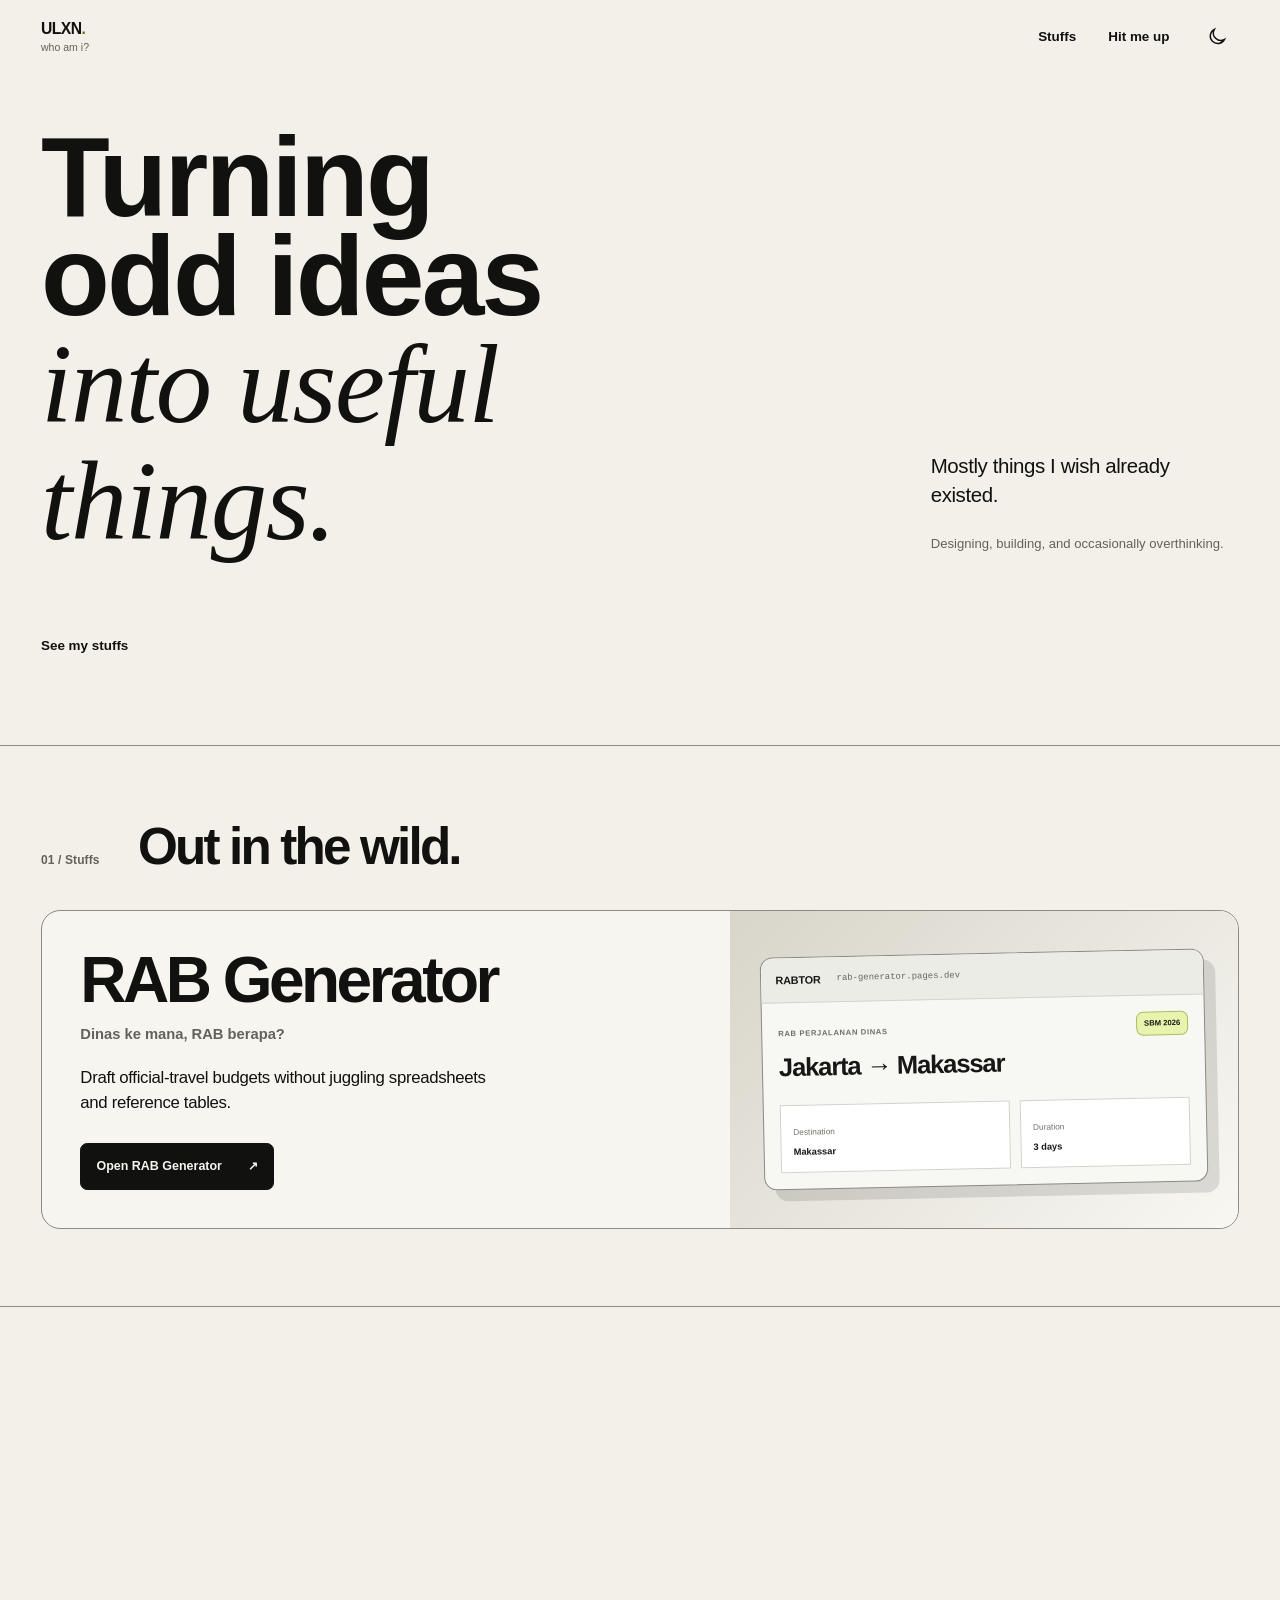
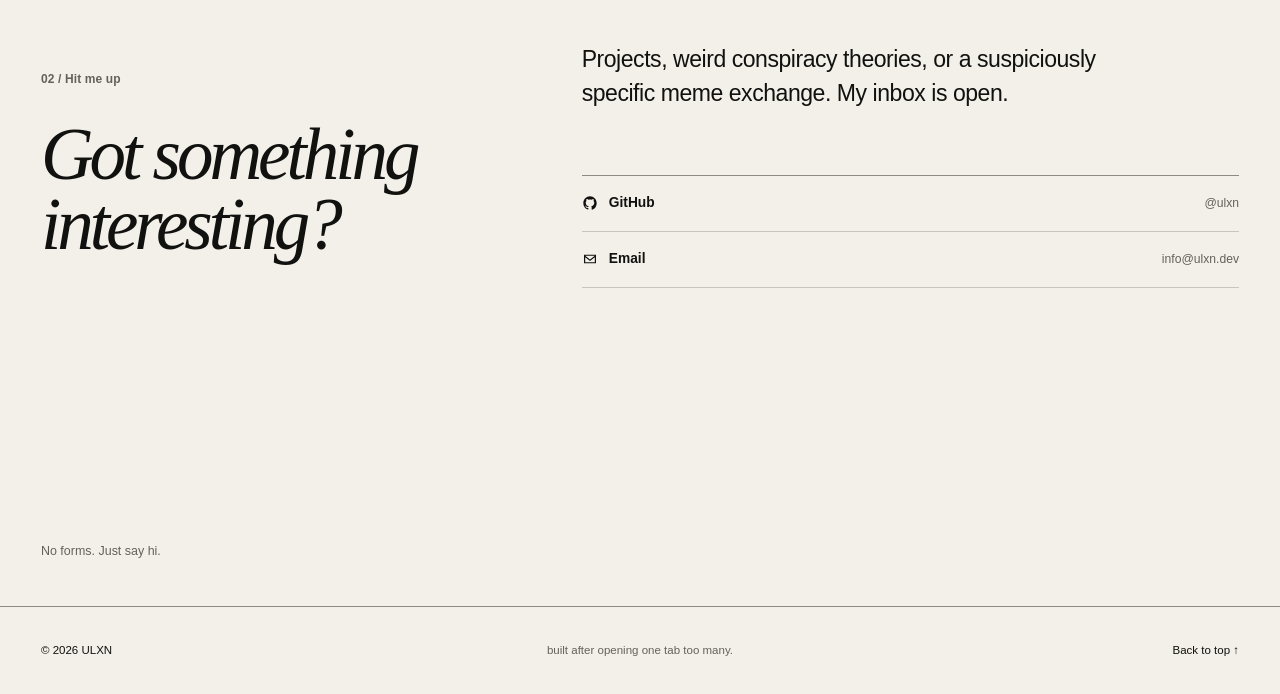
==== index.html @ 8773200b "-" ====
<!doctype html>
<html lang="en">
<head>
  <meta charset="utf-8" />
  <meta name="viewport" content="width=device-width, initial-scale=1" />
  <meta name="color-scheme" content="light dark" />
  <meta name="theme-color" content="#f2f0e9" />
  <meta name="robots" content="index, follow" />
  <meta name="author" content="ULXN" />

  <title>ULXN · odd ideas, useful things</title>
  <meta
    name="description"
    content="ULXN builds small tools for everyday workflows. Explore RAB Generator, a web app for drafting official travel budgets."
  />

  <meta property="og:title" content="ULXN · odd ideas, useful things" />
  <meta property="og:description" content="Small tools for everyday workflows, starting with RAB Generator." />
  <meta property="og:site_name" content="ULXN" />
  <meta property="og:locale" content="en_US" />
  <meta property="og:type" content="website" />
  <meta property="og:url" content="https://ulxn.github.io/" />
  <meta name="twitter:card" content="summary" />
  <meta name="twitter:title" content="ULXN · odd ideas, useful things" />
  <meta name="twitter:description" content="Small tools for everyday workflows, starting with RAB Generator." />
  <link rel="canonical" href="https://ulxn.github.io/" />

  <script>
    (() => {
      try {
        const saved = localStorage.getItem('ulxn-theme');
        const theme = ['light', 'dark'].includes(saved) ? saved : (matchMedia('(prefers-color-scheme: dark)').matches ? 'dark' : 'light');
        document.documentElement.dataset.theme = theme;
      } catch (_) {}
    })();
  </script>

  <link rel="icon" href="./favicon.svg" type="image/svg+xml" />
  <link rel="stylesheet" href="./styles.css" />
  <script src="./script.js" defer></script>
</head>
<body>
  <a class="skip-link" href="#main">Skip to content</a>

  <header class="site-header" data-header>
    <div class="shell header-inner">
      <div class="brand-block">
        <a class="brand" href="#top" aria-label="ULXN home">ULXN<span>.</span></a>
        <span class="brand-question">who am i?</span>
      </div>

      <div class="header-actions">
        <nav class="nav" aria-label="Primary navigation">
          <a href="#stuffs">Stuffs</a>
          <a href="#contact">Hit me up</a>
        </nav>

        <button
          class="theme-toggle"
          type="button"
          aria-label="Switch color theme"
          aria-pressed="false"
          data-theme-toggle
        >
          <svg class="theme-icon" viewBox="0 0 24 24" aria-hidden="true">
            <path class="moon-icon" d="M20.2 15.5A8.6 8.6 0 0 1 8.5 3.8 8.7 8.7 0 1 0 20.2 15.5Z"></path>
            <g class="sun-icon">
              <circle cx="12" cy="12" r="3.7"></circle>
              <path d="M12 1.9v2M12 20.1v2M4.9 4.9l1.4 1.4m11.4 11.4 1.4 1.4M1.9 12h2m16.2 0h2M4.9 19.1l1.4-1.4M17.7 6.3l1.4-1.4"></path>
            </g>
          </svg>
        </button>
      </div>
    </div>
  </header>

  <main id="main">
    <section class="hero shell" id="top" aria-labelledby="hero-title">
      <div class="hero-main">
        <h1 id="hero-title">
          <button class="hero-secret" type="button" data-hero-secret aria-label="Turning odd ideas into useful things." aria-pressed="false" aria-describedby="hero-hint">
            <span class="hero-line" aria-hidden="true">Turning</span>
            <span class="hero-line" aria-hidden="true">odd ideas</span>
            <span class="hero-line hero-line-serif" aria-hidden="true">into <span class="word-switch" data-normal="useful" data-secret="unpaid"><span class="word-measure">useful</span><span class="word-measure">unpaid</span><span class="word-live">useful</span></span></span>
            <span class="hero-line hero-line-serif" aria-hidden="true"><span class="word-switch" data-normal="things." data-secret="labour."><span class="word-measure">things.</span><span class="word-measure">labour.</span><span class="word-live">things.</span></span></span>
          </button>
        </h1>
        <span class="sr-only" id="hero-hint">Hover or focus to reveal a secret. Press Enter, Space, or tap to toggle it. Escape resets it.</span>

        <div class="hero-aside">
          <p class="hero-lede">Mostly things I wish already existed.</p>
          <p class="hero-note">Designing, building, and occasionally overthinking.</p>
        </div>
      </div>

      <a class="hero-link" href="#stuffs">See my stuffs</a>
    </section>

    <section class="section shell stuffs-section" id="stuffs" aria-labelledby="stuffs-title">
      <header class="section-header">
        <p class="section-label">01 / Stuffs</p>
        <h2 id="stuffs-title">Out in the wild.</h2>
      </header>

      <article class="project project-compact" aria-labelledby="rab-title">
        <div class="project-intro">
          <div>
            <h3 id="rab-title">RAB Generator</h3>
            <p class="project-subtitle">Dinas ke mana, RAB berapa?</p>
          </div>

          <p class="project-description">
            Draft official-travel budgets without juggling spreadsheets and reference tables.
          </p>
          <div class="project-actions">
            <a class="primary-link" href="https://rab-generator.pages.dev/" target="_blank" rel="noreferrer">
              Open RAB Generator
              <span aria-hidden="true">↗</span>
            </a>
          </div>
        </div>

        <div class="project-preview" aria-label="Illustrated preview of RAB Generator">
          <div class="preview-frame" aria-hidden="true">
            <div class="preview-bar">
              <strong>RABTOR</strong>
              <span>rab-generator.pages.dev</span>
            </div>
            <div class="preview-content">
              <div class="preview-heading">
                <div>
                  <small>RAB PERJALANAN DINAS</small>
                  <p>Jakarta → Makassar</p>
                </div>
                <span class="preview-status">SBM 2026</span>
              </div>
              <div class="preview-fields">
                <div><span>Destination</span><strong>Makassar</strong></div>
                <div><span>Duration</span><strong>3 days</strong></div>
              </div>
            </div>
          </div>
        </div>
      </article>
    </section>

    <section class="section shell contact" id="contact" aria-labelledby="contact-title">
      <div class="contact-heading">
        <p class="section-label">02 / Hit me up</p>
        <h2 id="contact-title">Got something interesting?</h2>
      </div>

      <div class="contact-body">
        <p class="contact-copy">
          Projects, weird conspiracy theories, or a suspiciously specific meme exchange. My inbox is open.
        </p>

        <div class="contact-links">
          <a href="https://github.com/ulxn" target="_blank" rel="noreferrer">
            <span class="contact-name">
              <svg viewBox="0 0 24 24" aria-hidden="true"><path d="M12 2C6.48 2 2 6.58 2 12.23c0 4.52 2.87 8.35 6.84 9.7.5.1.68-.22.68-.49 0-.24-.01-1.05-.02-1.9-2.78.62-3.37-1.21-3.37-1.21-.46-1.18-1.11-1.5-1.11-1.5-.91-.64.07-.62.07-.62 1 .08 1.53 1.06 1.53 1.06.9 1.56 2.35 1.11 2.92.85.09-.66.35-1.11.64-1.36-2.22-.26-4.56-1.14-4.56-5.07 0-1.12.39-2.04 1.03-2.76-.1-.26-.45-1.31.1-2.72 0 0 .84-.28 2.75 1.05A9.32 9.32 0 0 1 12 6.91c.85 0 1.71.12 2.51.35 1.91-1.33 2.75-1.05 2.75-1.05.55 1.41.2 2.46.1 2.72.64.72 1.03 1.64 1.03 2.76 0 3.94-2.34 4.81-4.57 5.06.36.32.68.95.68 1.91 0 1.38-.01 2.49-.01 2.83 0 .27.18.6.69.49A10.25 10.25 0 0 0 22 12.23C22 6.58 17.52 2 12 2Z"></path></svg>
              GitHub
            </span>
            <span class="contact-detail">@ulxn</span>
          </a>

          <a href="mailto:info@ulxn.dev">
            <span class="contact-name">
              <svg viewBox="0 0 24 24" aria-hidden="true"><path d="M3 5.5h18v13H3v-13Zm1.8 1.8 7.2 5.42 7.2-5.42H4.8Zm14.4 9.4V9.55L12 14.97 4.8 9.55v7.15h14.4Z"></path></svg>
              Email
            </span>
            <span class="contact-detail">info@ulxn.dev</span>
          </a>

          <!-- Add your Instagram URL below, then remove the hidden attribute. -->
          <a href="https://instagram.com/" target="_blank" rel="noreferrer" hidden data-instagram-link>
            <span class="contact-name">
              <svg viewBox="0 0 24 24" aria-hidden="true"><path d="M7.8 2h8.4A5.8 5.8 0 0 1 22 7.8v8.4a5.8 5.8 0 0 1-5.8 5.8H7.8A5.8 5.8 0 0 1 2 16.2V7.8A5.8 5.8 0 0 1 7.8 2Zm0 2A3.8 3.8 0 0 0 4 7.8v8.4A3.8 3.8 0 0 0 7.8 20h8.4a3.8 3.8 0 0 0 3.8-3.8V7.8A3.8 3.8 0 0 0 16.2 4H7.8Zm8.7 1.5a1.25 1.25 0 1 1 0 2.5 1.25 1.25 0 0 1 0-2.5ZM12 7a5 5 0 1 1 0 10 5 5 0 0 1 0-10Zm0 2a3 3 0 1 0 0 6 3 3 0 0 0 0-6Z"></path></svg>
              Instagram
            </span>
            <span class="contact-detail">@yourhandle</span>
          </a>
        </div>
      </div>
      <p class="contact-endnote">No forms. Just say hi.</p>
    </section>
  </main>

  <footer class="site-footer shell">
    <p>© <span data-year>2026</span> ULXN</p>
    <p class="footer-note">built after opening one tab too many.</p>
    <a href="#top">Back to top ↑</a>
  </footer>
</body>
</html>
---- styles.css ----
:root {
  --bg: #f2f0e9;
  --surface: #e7e4da;
  --surface-strong: #dfdbd0;
  --ink: #11110f;
  --muted: #64615a;
  --line: #c9c5ba;
  --line-strong: #8e8a82;
  --inverse: #f7f5ef;
  --accent: #d7ff4f;
  --header-bg: rgba(242, 240, 233, 0.94);
  --preview-start: #d8d5ca;
  --preview-end: #f8f7f2;
  --max: 1440px;
  --gutter: clamp(1.1rem, 3.2vw, 3rem);
  --space-1: 0.5rem;
  --space-2: 0.75rem;
  --space-3: 1rem;
  --space-4: 1.5rem;
  --space-5: 2rem;
  --space-6: 3rem;
  --space-7: 4.5rem;
  --space-8: 7rem;
  --radius-sm: 0.45rem;
  --radius-md: 0.8rem;
}

html[data-theme="dark"] {
  --bg: #141412;
  --surface: #1d1d1a;
  --surface-strong: #292824;
  --ink: #efede6;
  --muted: #aaa69d;
  --line: #3c3a35;
  --line-strong: #6d6960;
  --inverse: #151513;
  --accent: #d7ff4f;
  --header-bg: rgba(20, 20, 18, 0.96);
  --preview-start: #292824;
  --preview-end: #39372f;
}

* {
  box-sizing: border-box;
}

html {
  scroll-padding-top: 0;
  scroll-behavior: smooth;
  background: var(--bg);
}

body {
  margin: 0;
  color: var(--ink);
  background: var(--bg);
  font-family: Inter, ui-sans-serif, -apple-system, BlinkMacSystemFont, "Segoe UI", Helvetica, Arial, sans-serif;
  font-size: 16px;
  line-height: 1.5;
  text-rendering: optimizeLegibility;
  -webkit-font-smoothing: antialiased;
}

::selection {
  color: #151513;
  background: var(--accent);
}

a {
  color: inherit;
  text-decoration: none;
}

button,
a {
  -webkit-tap-highlight-color: transparent;
}

button {
  font: inherit;
}

.shell {
  width: min(100%, var(--max));
  margin-inline: auto;
  padding-inline: var(--gutter);
}

.skip-link {
  position: fixed;
  z-index: 100;
  top: var(--space-3);
  left: var(--space-3);
  transform: translateY(-180%);
  padding: 0.7rem 0.9rem;
  border: 1px solid var(--ink);
  background: var(--bg);
  color: var(--ink);
  font-size: 0.82rem;
}

.skip-link:focus {
  transform: translateY(0);
}

.site-header {
  position: fixed;
  z-index: 30;
  inset: 0 0 auto;
  background: transparent;
  border-bottom: 1px solid transparent;
  transition: background 160ms ease, border-color 160ms ease;
}

.site-header.is-scrolled {
  background: var(--header-bg);
  border-color: var(--line);
  backdrop-filter: blur(12px);
}

.header-inner {
  min-height: 4.6rem;
  display: flex;
  align-items: center;
  justify-content: space-between;
  gap: var(--space-4);
}

.brand {
  display: block;
  font-size: 0.98rem;
  font-weight: 800;
  letter-spacing: -0.035em;
  line-height: 1.1;
}

.brand span { color: #657c00; }
html[data-theme="dark"] .brand span { color: var(--accent); }

.brand-block { flex: 0 0 auto; }
.brand-question {
  display: block;
  margin-top: 0.2rem;
  color: var(--muted);
  font-size: 0.66rem;
  line-height: 1.2;
  white-space: nowrap;
}

.header-actions,
.nav {
  display: flex;
  align-items: center;
}

.header-actions {
  gap: clamp(1rem, 2vw, 1.75rem);
}

.nav {
  gap: clamp(1rem, 2.5vw, 2rem);
  font-size: 0.84rem;
  font-weight: 600;
}

.nav a {
  display: inline-flex;
  align-items: center;
  min-height: 44px;
  padding-block: 0.65rem;
}

.nav a,
.hero-link,
.site-footer a {
  position: relative;
}

.nav a::after,
.hero-link::after,
.site-footer a::after {
  content: "";
  position: absolute;
  left: 0;
  right: 0;
  bottom: -0.22rem;
  height: 1px;
  background: currentColor;
  transform: scaleX(0);
  transform-origin: right;
  transition: transform 160ms ease;
}

.nav a:hover::after,
.nav a:focus-visible::after,
.hero-link:hover::after,
.hero-link:focus-visible::after,
.site-footer a:hover::after,
.site-footer a:focus-visible::after {
  transform: scaleX(1);
  transform-origin: left;
}

.theme-toggle {
  width: 2.75rem;
  height: 2.75rem;
  display: grid;
  place-items: center;
  padding: 0;
  border: 0;
  background: transparent;
  color: var(--ink);
  cursor: pointer;
  transition: opacity 160ms ease;
}

.theme-toggle:hover,
.theme-toggle:focus-visible {
  opacity: 0.68;
}

.theme-icon {
  width: 1.3rem;
  height: 1.3rem;
  fill: none;
  stroke: currentColor;
  stroke-width: 1.65;
  stroke-linecap: round;
  transition: transform 420ms cubic-bezier(.2, .8, .2, 1);
}

.theme-toggle:hover .theme-icon,
.theme-toggle:focus-visible .theme-icon {
  transform: rotate(360deg);
}

html:not([data-theme="dark"]) .sun-icon { display: none; }
html[data-theme="dark"] .moon-icon { display: none; }

.hero {
  padding-top: clamp(7.5rem, 10vw, 10rem);
  padding-bottom: clamp(3.5rem, 6vw, 6rem);
}

.section-label {
  margin: 0;
  color: var(--muted);
  font-size: 0.75rem;
  font-weight: 600;
  letter-spacing: 0.01em;
}

.hero-main {
  display: grid;
  grid-template-columns: minmax(0, 1.45fr) minmax(14rem, 0.55fr);
  gap: clamp(2rem, 6vw, 6rem);
  align-items: end;
}

.hero h1 {
  margin: 0;
  font-size: clamp(4rem, 8.8vw, 8.8rem);
  line-height: 0.88;
  letter-spacing: -0.025em;
  font-weight: 800;
}

.hero-line {
  display: block;
  white-space: nowrap;
}

.hero-line-serif {
  font-family: Georgia, "Times New Roman", serif;
  font-style: italic;
  font-weight: 400;
  letter-spacing: -0.012em;
  line-height: 1.04;
}

.hero-secret {
  display: block;
  max-width: 100%;
  padding: 0;
  border: 0;
  background: transparent;
  color: inherit;
  font: inherit;
  letter-spacing: inherit;
  text-align: left;
  cursor: pointer;
}

.word-switch {
  display: inline-grid;
  white-space: nowrap;
  vertical-align: baseline;
}
.word-switch > span { grid-area: 1 / 1; }
.word-measure { visibility: hidden; }
.word-live { position: relative; }
.hero-secret:is(:hover, :focus-visible) .word-live {
  animation: glitch 2.4s infinite;
}
.word-switch.is-glitching .word-live {
  animation: glitch 260ms 1;
}
@keyframes glitch {
  0%, 92%, 100% { transform: translate(0, 0); text-shadow: none; }
  93% { transform: translate(-2px, 1px); text-shadow: 2px 0 #c0392b, -2px 0 #2980b9; }
  95% { transform: translate(2px, -1px); text-shadow: -2px 0 #c0392b, 2px 0 #2980b9; }
  97% { transform: translate(0, 0); text-shadow: none; }
}
.sr-only {
  position: absolute;
  width: 1px;
  height: 1px;
  padding: 0;
  margin: -1px;
  overflow: hidden;
  clip-path: inset(50%);
  white-space: nowrap;
}

.hero-aside {
  align-self: end;
  padding-bottom: 0.4rem;
}

.hero-lede {
  max-width: 24rem;
  margin: 0;
  font-size: clamp(1.05rem, 1.6vw, 1.35rem);
  line-height: 1.4;
  letter-spacing: -0.02em;
}

.hero-note {
  max-width: 22rem;
  margin: var(--space-4) 0 0;
  color: var(--muted);
  font-size: 0.82rem;
  line-height: 1.55;
}

.hero-link {
  display: inline-flex;
  align-items: center;
  min-height: 44px;
  width: max-content;
  margin-top: clamp(2.5rem, 5vw, 4.5rem);
  font-size: 0.84rem;
  font-weight: 600;
}

.section {
  padding-top: clamp(6rem, 10vw, 9rem);
  padding-bottom: clamp(6rem, 10vw, 9rem);
  border-top: 1px solid var(--line-strong);
}

.section-header {
  display: grid;
  grid-template-columns: minmax(9rem, 0.35fr) minmax(0, 1.65fr);
  gap: clamp(2rem, 6vw, 6rem);
  align-items: start;
  margin-bottom: clamp(3.5rem, 7vw, 6rem);
}

.section-header h2,
.contact-heading h2 {
  margin: 0;
  max-width: 12ch;
  font-size: clamp(2.8rem, 5.7vw, 5.25rem);
  line-height: 0.95;
  letter-spacing: -0.055em;
  font-weight: 800;
}

.stuffs-section {
  scroll-margin-top: 5rem;
  padding-top: clamp(3.5rem, 6vw, 6rem);
  padding-bottom: clamp(3.5rem, 6vw, 6rem);
}
.stuffs-section .section-header {
  display: flex;
  align-items: baseline;
  gap: clamp(1.25rem, 3vw, 2.7rem);
  margin-bottom: clamp(1.6rem, 3vw, 2.6rem);
}
.stuffs-section .section-header h2 {
  font-size: clamp(2.3rem, 4vw, 3.8rem);
}

.project {
  border: 1px solid var(--line-strong);
  border-radius: 1.2rem;
  overflow: hidden;
  background: var(--inverse);
}

html[data-theme="dark"] .project { background: var(--surface); }

.project-compact {
  display: grid;
  grid-template-columns: minmax(0, 1.15fr) minmax(0, 0.85fr);
  align-items: stretch;
}
.project-compact .project-intro {
  display: flex;
  flex-direction: column;
  gap: 1.25rem;
  min-width: 0;
  padding: clamp(1.5rem, 3vw, 3rem);
}
.project-compact .project-description {
  max-width: 27rem;
  align-self: auto;
  font-size: 1.05rem;
}
.project-compact .project-actions { margin-top: auto; padding-top: 0.5rem; }
.project-compact .project-preview {
  min-height: 18rem;
  border-radius: 0;
  padding: clamp(1.25rem, 2.5vw, 2.25rem);
}
.project-compact .preview-frame { width: min(100%, 30rem); }
.project-compact .preview-content { padding: 1rem; }
.project-compact .preview-fields { margin-top: 1.2rem; }

.project-intro {
  display: grid;
  grid-template-columns: minmax(15rem, 0.8fr) minmax(18rem, 1.2fr);
  gap: clamp(2rem, 7vw, 7rem);
  padding-block: clamp(2rem, 4vw, 3.5rem);
  padding-inline: clamp(1.25rem, 3.3vw, 3.5rem);
}

.project h3 {
  margin: 0;
  font-size: clamp(2.8rem, 5vw, 4.8rem);
  line-height: 0.96;
  letter-spacing: -0.055em;
  font-weight: 850;
}

.project-subtitle {
  margin: 0.75rem 0 0;
  color: var(--muted);
  font-size: 0.92rem;
  font-weight: 600;
}

.project-description {
  max-width: 38rem;
  margin: 0;
  align-self: end;
  font-size: clamp(1.05rem, 1.55vw, 1.28rem);
  line-height: 1.5;
  letter-spacing: -0.02em;
}

.project-actions {
  display: flex;
  flex-wrap: wrap;
  align-items: center;
  gap: var(--space-4);
  margin-top: var(--space-6);
}

.primary-link {
  display: inline-flex;
  align-items: center;
  justify-content: space-between;
  gap: 1.6rem;
  min-height: 2.9rem;
  padding: 0.75rem 0.95rem;
  border: 1px solid var(--ink);
  border-radius: var(--radius-sm);
  background: var(--ink);
  color: var(--inverse);
  font-size: 0.78rem;
  font-weight: 700;
  transition: background 160ms ease, color 160ms ease, transform 160ms ease;
}

.primary-link:hover,
.primary-link:focus-visible {
  transform: translateY(-2px);
  background: var(--accent);
  color: #151513;
}

.project-preview {
  align-self: stretch;
  display: grid;
  place-items: center;
  min-height: 28rem;
  padding: clamp(1.2rem, 4vw, 3rem);
  border-radius: 0.8rem;
  background: linear-gradient(135deg, var(--preview-start), var(--preview-end));
  gap: 1.25rem;
}

.preview-frame {
  width: min(100%, 43rem);
  border: 1px solid var(--line-strong);
  border-radius: var(--radius-md);
  overflow: hidden;
  background: #f7f7f3;
  color: #171715;
  box-shadow: 0.7rem 0.7rem 0 rgba(20, 20, 18, 0.12);
  transform: rotate(-1.2deg);
  transition: transform 240ms ease;
}

.project:hover .preview-frame { transform: rotate(0deg); }

.preview-bar {
  min-height: 2.8rem;
  display: grid;
  grid-template-columns: auto 1fr;
  align-items: center;
  gap: 1rem;
  padding: 0.7rem 0.9rem;
  border-bottom: 1px solid #d4d4ce;
  background: #ecece7;
}

.preview-bar strong {
  font-size: 0.68rem;
  letter-spacing: -0.02em;
}

.preview-bar span {
  min-width: 0;
  overflow: hidden;
  color: #666662;
  font-family: ui-monospace, SFMono-Regular, Menlo, Monaco, Consolas, monospace;
  font-size: 0.56rem;
  text-overflow: ellipsis;
  white-space: nowrap;
}

.preview-content {
  padding: clamp(1rem, 3vw, 1.8rem);
}

.preview-heading {
  display: flex;
  align-items: flex-start;
  justify-content: space-between;
  gap: 1rem;
}

.preview-heading small {
  color: #6f6f6a;
  font-size: 0.48rem;
  font-weight: 700;
  letter-spacing: 0.08em;
}

.preview-heading p {
  margin: 0.32rem 0 0;
  font-size: clamp(1.15rem, 2vw, 1.7rem);
  font-weight: 700;
  letter-spacing: -0.045em;
}

.preview-status {
  padding: 0.34rem 0.45rem;
  border: 1px solid #aebd62;
  border-radius: var(--radius-sm);
  background: #e8f4ae;
  font-size: 0.48rem;
  font-weight: 700;
  white-space: nowrap;
}

.preview-fields {
  display: grid;
  grid-template-columns: 1.35fr 1fr;
  gap: 0.6rem;
  margin-top: 1.25rem;
}

.preview-fields > div {
  border: 1px solid #d2d2cc;
  background: #fff;
}

.preview-fields > div {
  padding: 0.75rem;
}

.preview-fields span {
  color: #6f6f6a;
  font-size: 0.52rem;
}

.preview-fields strong {
  display: block;
  margin-top: 0.2rem;
  font-size: 0.58rem;
}

.contact {
  display: grid;
  grid-template-columns: minmax(15rem, 0.8fr) minmax(18rem, 1.2fr);
  grid-template-rows: minmax(0, 1fr) auto;
  column-gap: clamp(3rem, 8vw, 8rem);
  row-gap: 2rem;
  align-items: center;
  min-height: 100svh;
  padding-top: clamp(7rem, 11vh, 10rem);
  padding-bottom: clamp(2rem, 5vh, 4rem);
}

.contact-endnote {
  grid-column: 1 / -1;
  align-self: end;
  margin: 0;
  color: var(--muted);
  font-size: 0.78rem;
}

.contact-heading h2 {
  margin-top: var(--space-5);
  font-family: Georgia, "Times New Roman", serif;
  font-style: italic;
  font-weight: 400;
}

.contact-body {
  align-self: center;
}

.contact-copy {
  max-width: 34rem;
  margin: 0 0 clamp(2.5rem, 5vw, 4rem);
  font-size: clamp(1.08rem, 1.8vw, 1.45rem);
  line-height: 1.5;
  letter-spacing: -0.02em;
}

.contact-links {
  border-top: 1px solid var(--line-strong);
}

.contact-links a {
  display: grid;
  grid-template-columns: 1fr auto;
  align-items: center;
  gap: var(--space-4);
  min-height: 3.5rem;
  padding: 0.9rem 0;
  border-bottom: 1px solid var(--line);
  transition: padding 160ms ease, background 160ms ease;
}

.contact-links a:hover,
.contact-links a:focus-visible {
  padding-inline: 0.65rem;
  background: var(--surface);
}

.contact-name {
  display: inline-flex;
  align-items: center;
  gap: 0.7rem;
  font-size: 0.86rem;
  font-weight: 600;
}

.contact-name svg {
  width: 1rem;
  height: 1rem;
  flex: 0 0 auto;
  fill: currentColor;
}

.contact-detail {
  color: var(--muted);
  font-size: 0.76rem;
}

.site-footer {
  min-height: 5.5rem;
  display: grid;
  grid-template-columns: 1fr 1fr 1fr;
  gap: var(--space-4);
  align-items: center;
  border-top: 1px solid var(--line-strong);
  font-size: 0.72rem;
}

.site-footer p {
  margin: 0;
}

.footer-note {
  color: var(--muted);
  text-align: center;
}

.site-footer a {
  display: inline-flex;
  align-items: center;
  min-height: 44px;
  justify-self: end;
  width: max-content;
  font-weight: 400;
}

:focus-visible {
  outline: 2px solid var(--ink);
  outline-offset: 4px;
}

[hidden] {
  display: none !important;
}

@media (max-width: 900px) {
  .hero-main,
  .section-header,
  .project-intro,
  .project-compact,
  .contact {
    grid-template-columns: 1fr;
  }

  .hero {
    padding-top: 7.5rem;
    padding-bottom: 3.5rem;
  }

  .hero-main {
    gap: 2.5rem;
  }

  .hero-aside {
    max-width: 34rem;
  }

  .hero-link {
    margin-top: var(--space-4);
  }

  .section-header {
    gap: var(--space-5);
  }

  .stuffs-section .section-header { gap: 1.4rem; }

  .project-intro {
    gap: var(--space-6);
  }

  .project-description {
    max-width: 44rem;
  }

  .project-preview {
    order: 1;
    min-height: auto;
  }

  .project-compact .project-intro { order: 1; }
  .project-compact .project-preview { order: 2; }
  .project-compact .project-actions { margin-top: 0; }

  .contact {
    grid-template-rows: auto;
    align-content: center;
    gap: clamp(2rem, 5vh, 3rem);
  }

  .contact-heading h2 {
    max-width: 10ch;
  }
}

@media (max-width: 620px) {
  :root {
    --gutter: clamp(1.375rem, 5vw, 1.75rem);
  }

  .header-inner {
    min-height: 4.7rem;
  }

  .nav {
    gap: 0.9rem;
    font-size: 0.78rem;
  }

  .header-actions {
    gap: 0.65rem;
  }

  .theme-toggle {
    width: 2.75rem;
    height: 2.75rem;
  }

  .hero {
    padding-top: 6.6rem;
  }

  .hero h1 {
    font-size: clamp(2.75rem, 12.7vw, 4.9rem);
    line-height: 0.89;
  }

  .hero-main {
    gap: 2rem;
  }

  .section {
    padding-top: 5.5rem;
    padding-bottom: 5.5rem;
  }

  .stuffs-section { padding-block: 3.6rem; }
  .stuffs-section .section-header {
    align-items: flex-start;
    flex-direction: column;
    gap: 0.6rem;
  }
  .project-compact .project-intro { padding: 1.4rem; }
  .project-compact .project-preview { min-height: 14rem; padding: 1rem; }
  .project-compact .preview-fields { grid-template-columns: 1fr 1fr; }

  .section-header h2,
  .contact-heading h2 {
    font-size: clamp(2.8rem, 13vw, 4.2rem);
  }

  .project h3 {
    font-size: clamp(2.9rem, 14vw, 4.2rem);
  }

  .project-intro {
    padding-block: 2rem 2.5rem;
  }

  .project-preview {
    padding: 1rem;
    min-height: auto;
  }

  .preview-content {
    padding: 0.9rem;
  }

  .preview-fields {
    grid-template-columns: 1fr;
  }

  .project-actions {
    align-items: flex-start;
    flex-direction: column;
  }

  .primary-link {
    width: 100%;
  }

  .contact-links a {
    grid-template-columns: 1fr;
    gap: 0.2rem;
  }

  .contact {
    min-height: 100svh;
    padding-top: 7.5rem;
    padding-bottom: 2.5rem;
  }

  .contact-detail {
    padding-left: 1.7rem;
  }

  .site-footer {
    grid-template-columns: 1fr auto;
    row-gap: 0;
    padding-bottom: 1.4rem;
  }

  .footer-note {
    grid-column: 1 / -1;
    grid-row: 2;
    padding-bottom: 0.35rem;
    text-align: left;
  }
}

@media (prefers-reduced-motion: reduce) {
  html {
    scroll-behavior: auto;
  }

  *,
  *::before,
  *::after {
    transition-duration: 0.001ms !important;
    animation-duration: 0.001ms !important;
    animation-iteration-count: 1 !important;
  }

  .hero-secret:is(:hover, :focus-visible) .word-live,
  .word-switch.is-glitching .word-live { animation: none; }
}
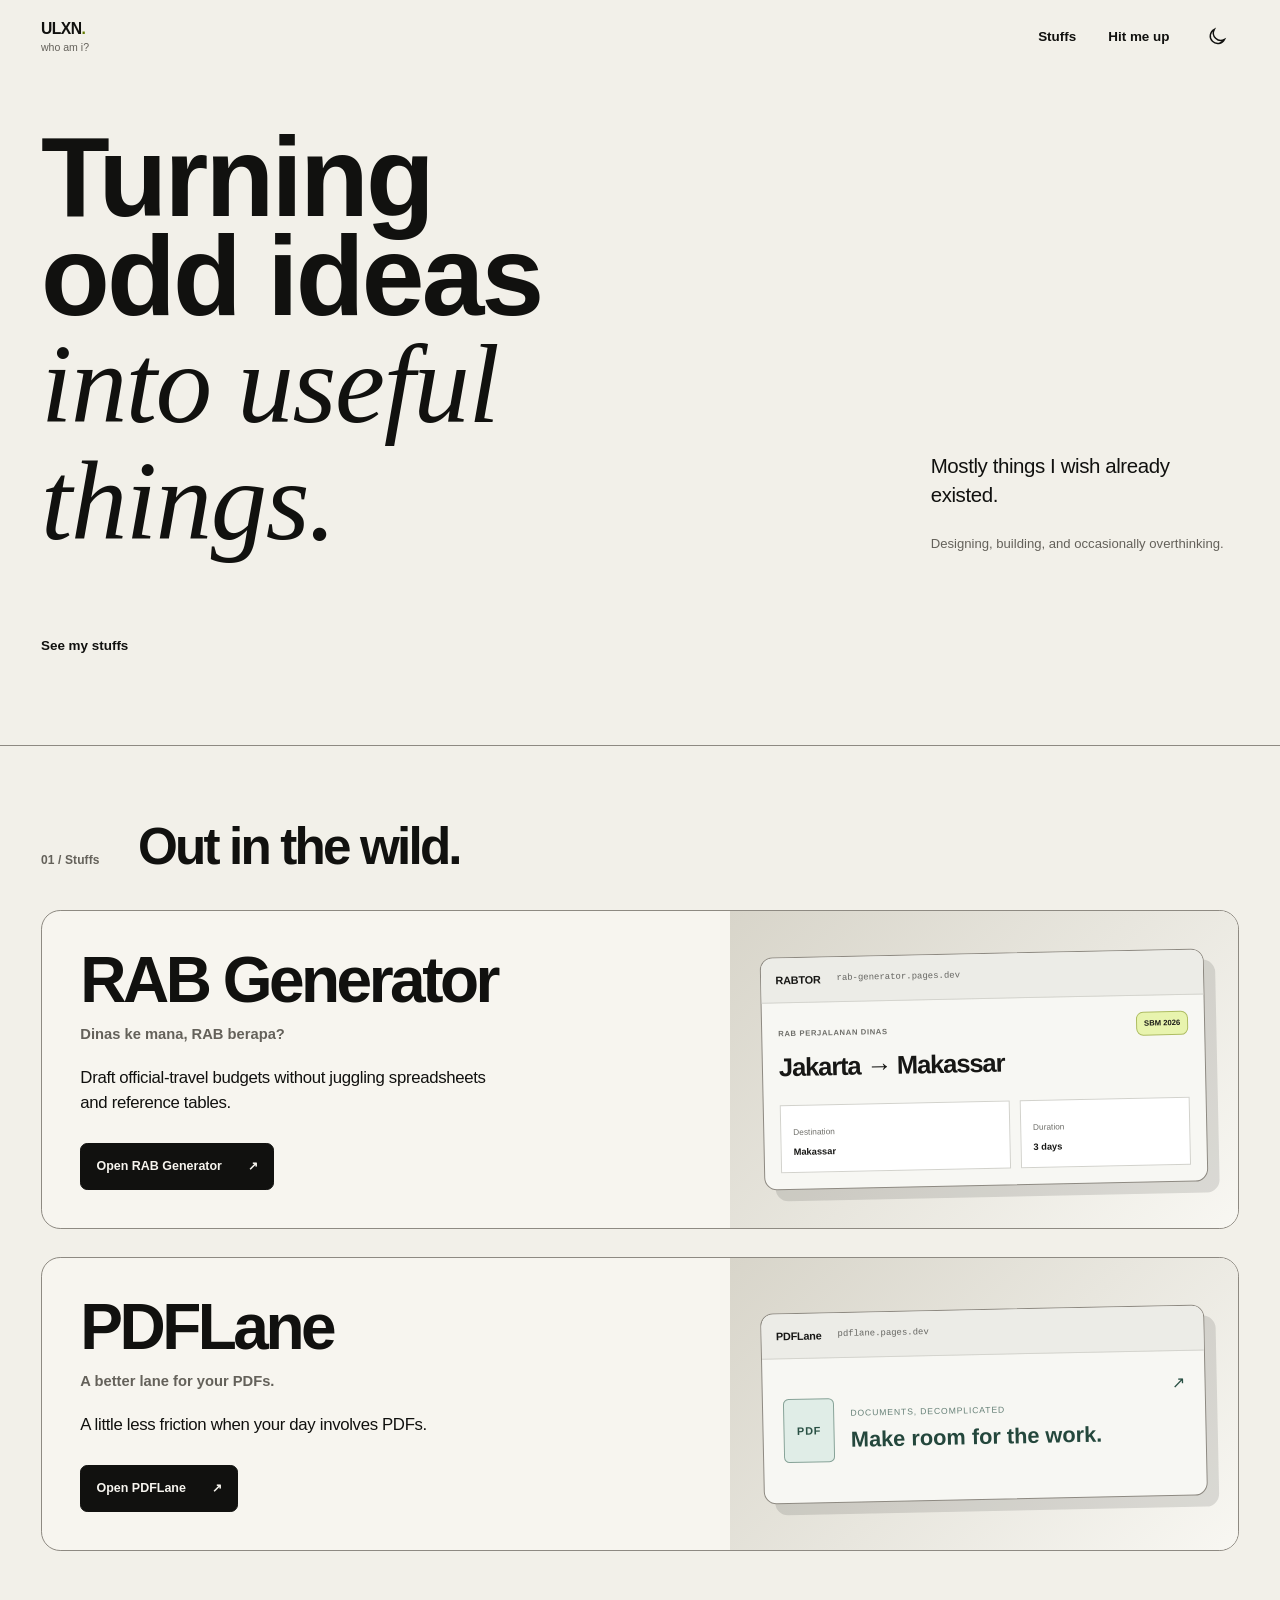
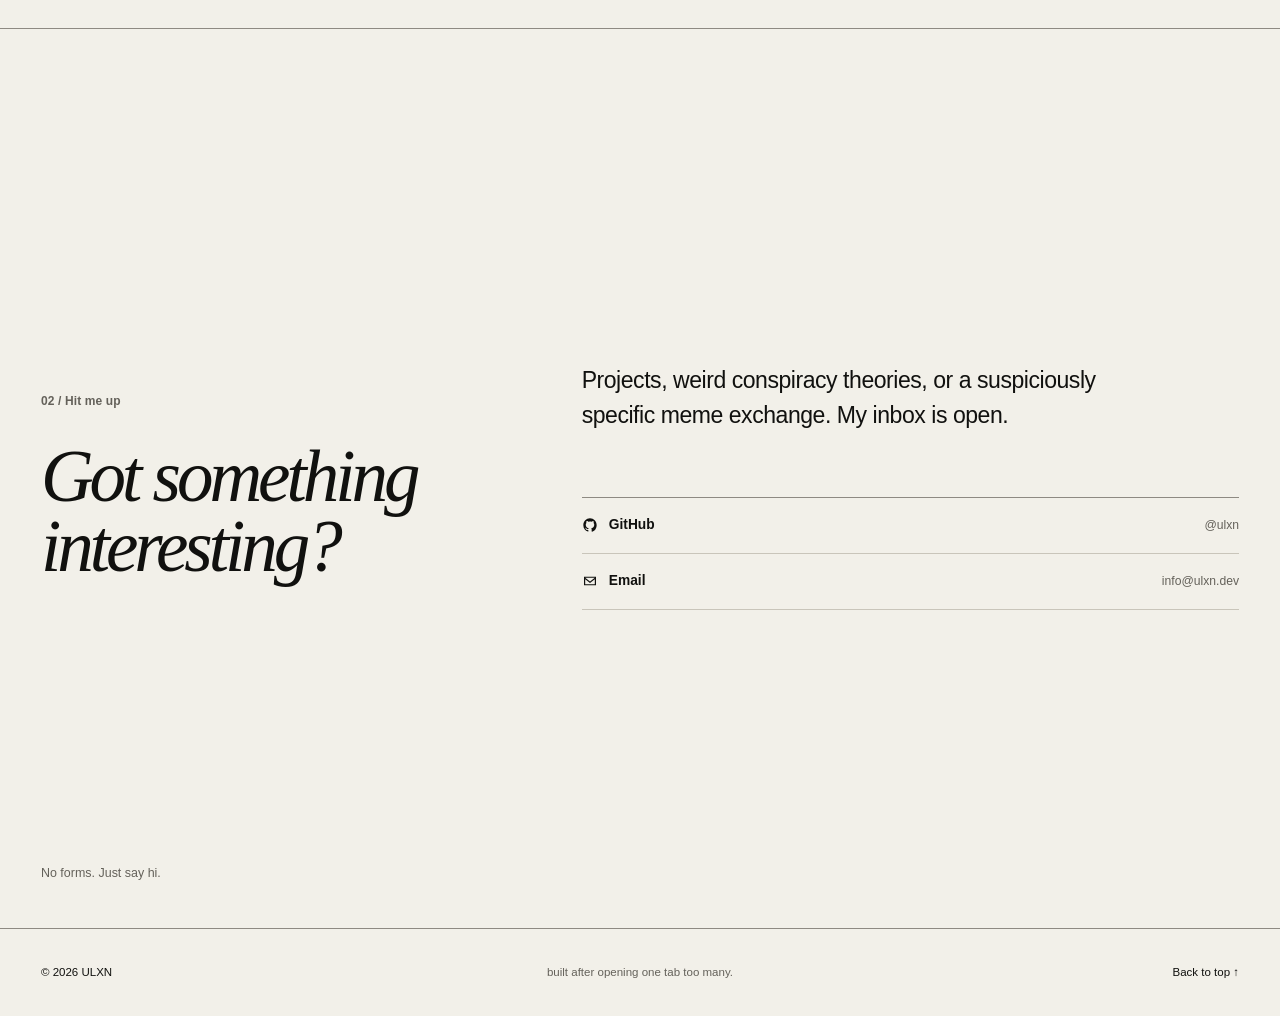
==== commit 8872b608: "-" ====
--- a/index.html
+++ b/index.html
@@ -11,18 +11,18 @@
   <title>ULXN · odd ideas, useful things</title>
   <meta
     name="description"
-    content="ULXN builds small tools for everyday workflows. Explore RAB Generator, a web app for drafting official travel budgets."
+    content="ULXN builds small tools for everyday workflows. Explore RAB Generator and PDFLane."
   />
 
   <meta property="og:title" content="ULXN · odd ideas, useful things" />
-  <meta property="og:description" content="Small tools for everyday workflows, starting with RAB Generator." />
+  <meta property="og:description" content="Small tools for everyday workflows. Explore RAB Generator and PDFLane." />
   <meta property="og:site_name" content="ULXN" />
   <meta property="og:locale" content="en_US" />
   <meta property="og:type" content="website" />
   <meta property="og:url" content="https://ulxn.github.io/" />
   <meta name="twitter:card" content="summary" />
   <meta name="twitter:title" content="ULXN · odd ideas, useful things" />
-  <meta name="twitter:description" content="Small tools for everyday workflows, starting with RAB Generator." />
+  <meta name="twitter:description" content="Small tools for everyday workflows. Explore RAB Generator and PDFLane." />
   <link rel="canonical" href="https://ulxn.github.io/" />
 
   <script>
@@ -142,6 +142,42 @@
           </div>
         </div>
       </article>
+
+      <article class="project project-compact project-pdflane" aria-labelledby="pdflane-title">
+        <div class="project-intro">
+          <div>
+            <h3 id="pdflane-title">PDFLane</h3>
+            <p class="project-subtitle">A better lane for your PDFs.</p>
+          </div>
+
+          <p class="project-description">
+            A little less friction when your day involves PDFs.
+          </p>
+          <div class="project-actions">
+            <a class="primary-link" href="https://pdflane.pages.dev/" target="_blank" rel="noreferrer">
+              Open PDFLane
+              <span aria-hidden="true">↗</span>
+            </a>
+          </div>
+        </div>
+
+        <div class="project-preview pdflane-preview" aria-label="Illustrated preview of PDFLane">
+          <div class="preview-frame pdflane-frame" aria-hidden="true">
+            <div class="preview-bar">
+              <strong>PDFLane</strong>
+              <span>pdflane.pages.dev</span>
+            </div>
+            <div class="pdflane-preview-content">
+              <span class="pdflane-file-icon">PDF</span>
+              <div class="pdflane-preview-copy">
+                <small>DOCUMENTS, DECOMPLICATED</small>
+                <strong>Make room for the work.</strong>
+              </div>
+              <span class="pdflane-preview-arrow">↗</span>
+            </div>
+          </div>
+        </div>
+      </article>
     </section>
 
     <section class="section shell contact" id="contact" aria-labelledby="contact-title">
--- a/styles.css
+++ b/styles.css
@@ -399,6 +399,8 @@
   background: var(--inverse);
 }
 
+.project + .project { margin-top: clamp(1rem, 2.5vw, 1.75rem); }
+
 html[data-theme="dark"] .project { background: var(--surface); }
 
 .project-compact {
@@ -427,6 +429,37 @@
 .project-compact .preview-frame { width: min(100%, 30rem); }
 .project-compact .preview-content { padding: 1rem; }
 .project-compact .preview-fields { margin-top: 1.2rem; }
+
+.pdflane-preview {
+  background: linear-gradient(135deg, #dce5e1, #aabdb6);
+}
+.pdflane-frame {
+  background: #f8faf8;
+}
+.pdflane-preview-content {
+  display: flex;
+  align-items: center;
+  gap: 1rem;
+  min-height: 9rem;
+  padding: 1.25rem;
+}
+.pdflane-file-icon {
+  display: grid;
+  place-items: center;
+  flex: 0 0 3.2rem;
+  height: 4rem;
+  border: 1px solid #87a398;
+  border-radius: 0.35rem;
+  background: #e0ede7;
+  color: #295044;
+  font-size: 0.68rem;
+  font-weight: 800;
+  letter-spacing: 0.08em;
+}
+.pdflane-preview-copy { display: grid; gap: 0.5rem; min-width: 0; }
+.pdflane-preview-copy small { color: #668077; font-size: 0.54rem; letter-spacing: 0.1em; }
+.pdflane-preview-copy strong { color: #24473c; font-size: clamp(1rem, 1.7vw, 1.45rem); line-height: 1.12; }
+.pdflane-preview-arrow { align-self: flex-start; margin-left: auto; color: #295044; }
 
 .project-intro {
   display: grid;
@@ -831,6 +864,7 @@
   .project-compact .project-intro { padding: 1.4rem; }
   .project-compact .project-preview { min-height: 14rem; padding: 1rem; }
   .project-compact .preview-fields { grid-template-columns: 1fr 1fr; }
+  .pdflane-preview-content { min-height: 8rem; padding: 1rem; }
 
   .section-header h2,
   .contact-heading h2 {
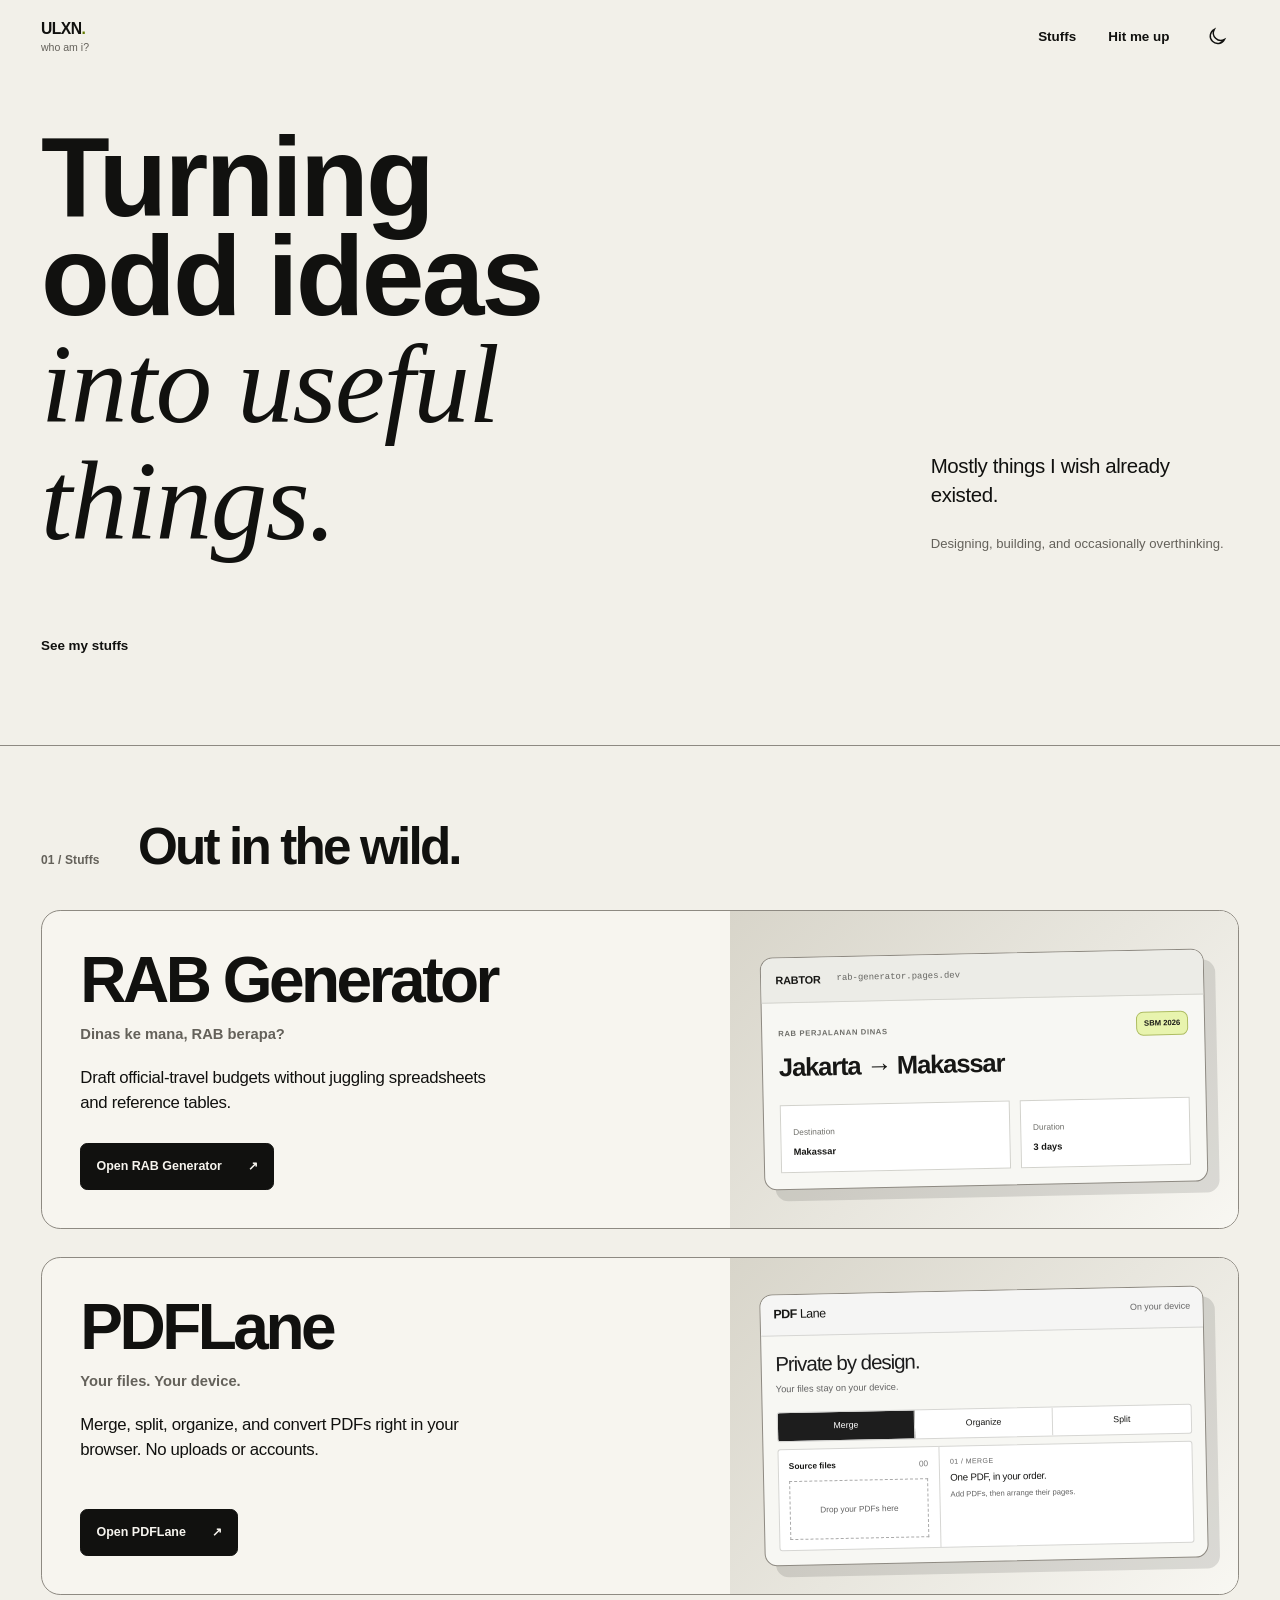
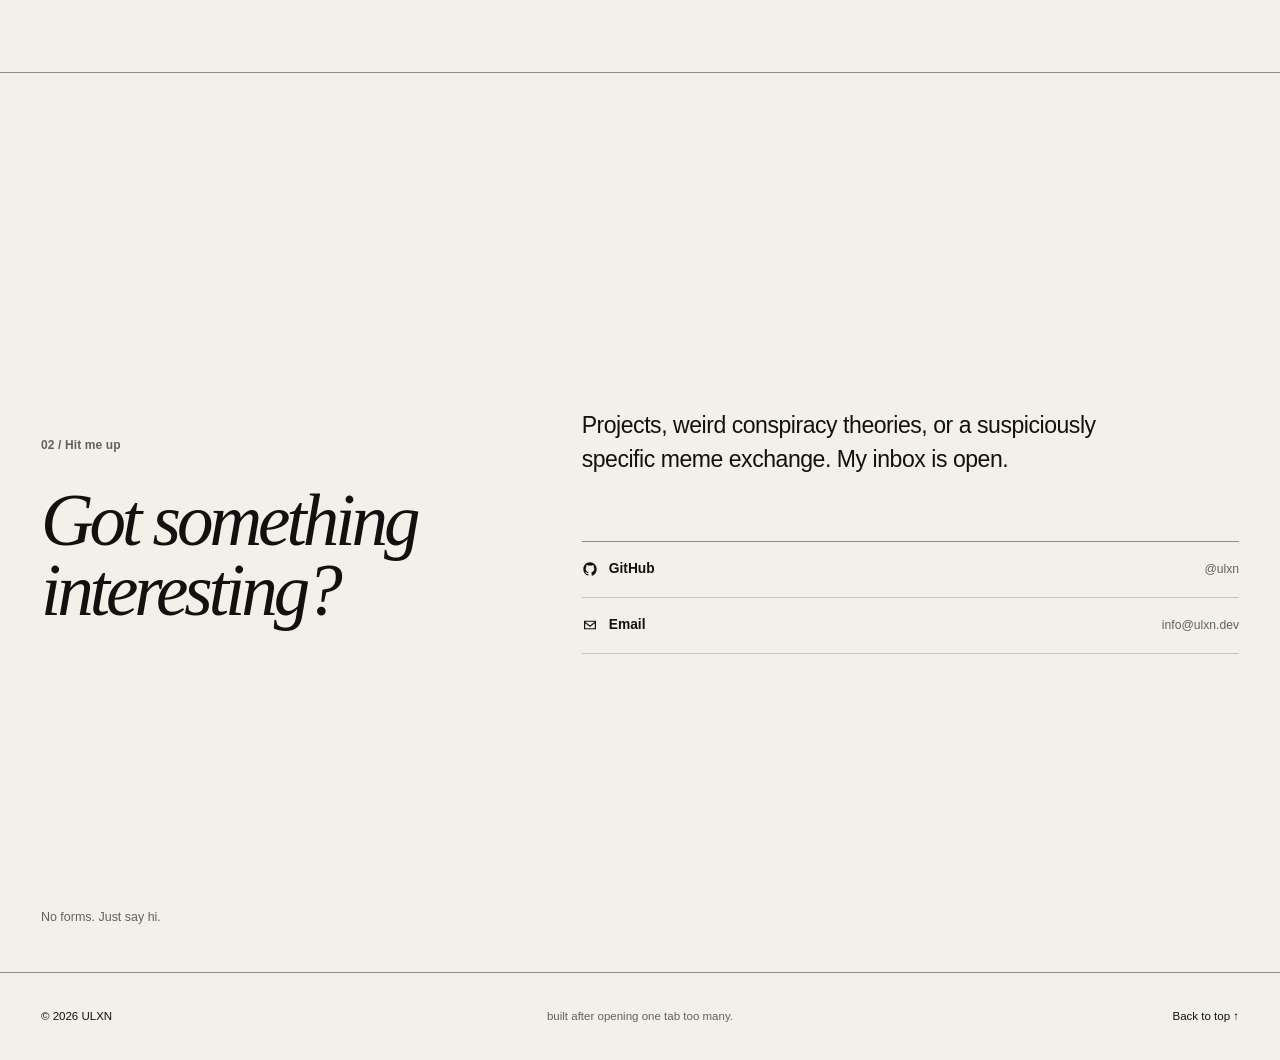
==== commit 8ffc7fb6: "-" ====
--- a/index.html
+++ b/index.html
@@ -147,11 +147,11 @@
         <div class="project-intro">
           <div>
             <h3 id="pdflane-title">PDFLane</h3>
-            <p class="project-subtitle">A better lane for your PDFs.</p>
+            <p class="project-subtitle">Your files. Your device.</p>
           </div>
 
           <p class="project-description">
-            A little less friction when your day involves PDFs.
+            Merge, split, organize, and convert PDFs right in your browser. No uploads or accounts.
           </p>
           <div class="project-actions">
             <a class="primary-link" href="https://pdflane.pages.dev/" target="_blank" rel="noreferrer">
@@ -161,19 +161,29 @@
           </div>
         </div>
 
-        <div class="project-preview pdflane-preview" aria-label="Illustrated preview of PDFLane">
+        <div class="project-preview pdflane-preview" aria-label="Illustrated preview of the PDF Lane workspace">
           <div class="preview-frame pdflane-frame" aria-hidden="true">
-            <div class="preview-bar">
-              <strong>PDFLane</strong>
-              <span>pdflane.pages.dev</span>
+            <div class="pdflane-mini-header">
+              <strong>PDF <span>Lane</span></strong>
+              <span>On your device</span>
             </div>
             <div class="pdflane-preview-content">
-              <span class="pdflane-file-icon">PDF</span>
-              <div class="pdflane-preview-copy">
-                <small>DOCUMENTS, DECOMPLICATED</small>
-                <strong>Make room for the work.</strong>
-              </div>
-              <span class="pdflane-preview-arrow">↗</span>
+              <strong>Private by design.</strong>
+              <span>Your files stay on your device.</span>
+              <div class="pdflane-mini-tools">
+                <b>Merge</b><span>Organize</span><span>Split</span>
+              </div>
+              <div class="pdflane-mini-workspace">
+                <div class="pdflane-mini-source">
+                  <b>Source files <span>00</span></b>
+                  <span class="pdflane-mini-drop">Drop your PDFs here</span>
+                </div>
+                <div class="pdflane-mini-panel">
+                  <small>01 / MERGE</small>
+                  <b>One PDF, in your order.</b>
+                  <span>Add PDFs, then arrange their pages.</span>
+                </div>
+              </div>
             </div>
           </div>
         </div>
--- a/styles.css
+++ b/styles.css
@@ -431,35 +431,62 @@
 .project-compact .preview-fields { margin-top: 1.2rem; }
 
 .pdflane-preview {
-  background: linear-gradient(135deg, #dce5e1, #aabdb6);
+  background: linear-gradient(135deg, #dededb, #bcbcb7);
 }
 .pdflane-frame {
-  background: #f8faf8;
-}
+  background: #f5f5f4;
+  font-family: Arial, Helvetica, sans-serif;
+  transform: rotate(-1.2deg);
+}
+.pdflane-mini-header {
+  display: flex;
+  justify-content: space-between;
+  align-items: center;
+  gap: 0.5rem;
+  padding: 0.65rem 0.8rem;
+  border-bottom: 1px solid #d6d6d3;
+  background: #f5f5f4;
+}
+.pdflane-mini-header strong { font-size: 0.78rem; letter-spacing: -0.04em; }
+.pdflane-mini-header strong span { font-weight: 400; }
+.pdflane-mini-header > span { color: #666; font-size: 0.56rem; white-space: nowrap; }
 .pdflane-preview-content {
   display: flex;
-  align-items: center;
-  gap: 1rem;
-  min-height: 9rem;
-  padding: 1.25rem;
-}
-.pdflane-file-icon {
-  display: grid;
-  place-items: center;
-  flex: 0 0 3.2rem;
-  height: 4rem;
-  border: 1px solid #87a398;
-  border-radius: 0.35rem;
-  background: #e0ede7;
-  color: #295044;
-  font-size: 0.68rem;
-  font-weight: 800;
-  letter-spacing: 0.08em;
-}
-.pdflane-preview-copy { display: grid; gap: 0.5rem; min-width: 0; }
-.pdflane-preview-copy small { color: #668077; font-size: 0.54rem; letter-spacing: 0.1em; }
-.pdflane-preview-copy strong { color: #24473c; font-size: clamp(1rem, 1.7vw, 1.45rem); line-height: 1.12; }
-.pdflane-preview-arrow { align-self: flex-start; margin-left: auto; color: #295044; }
+  flex-direction: column;
+  align-items: stretch;
+  gap: 0.22rem;
+  padding: 0.85rem;
+}
+.pdflane-preview-content > strong {
+  color: #1d1d1d;
+  font-size: clamp(1rem, 1.6vw, 1.35rem);
+  font-weight: 500;
+  letter-spacing: -0.05em;
+}
+.pdflane-preview-content > span { color: #626262; font-size: 0.58rem; }
+.pdflane-mini-tools {
+  display: grid;
+  grid-template-columns: repeat(3, minmax(0, 1fr));
+  margin-top: 0.7rem;
+  border: 1px solid #d6d6d3;
+  border-radius: 3px;
+  overflow: hidden;
+  background: #fff;
+  text-align: center;
+  font-size: 0.55rem;
+}
+.pdflane-mini-tools > * { padding: 0.45rem 0.1rem; border-right: 1px solid #d6d6d3; font-weight: 400; }
+.pdflane-mini-tools > :last-child { border-right: 0; }
+.pdflane-mini-tools b { background: #1d1d1d; color: #fff; }
+.pdflane-mini-workspace { display: grid; grid-template-columns: 39% 61%; margin-top: 0.25rem; border: 1px solid #d6d6d3; border-radius: 3px; background: #fff; }
+.pdflane-mini-source, .pdflane-mini-panel { display: flex; flex-direction: column; min-width: 0; padding: 0.65rem; }
+.pdflane-mini-source { border-right: 1px solid #d6d6d3; }
+.pdflane-mini-source b { display: flex; justify-content: space-between; gap: 0.2rem; font-size: 0.52rem; }
+.pdflane-mini-source b span { color: #777; font-weight: 400; }
+.pdflane-mini-drop { display: grid; place-items: center; min-height: 3.7rem; margin-top: 0.5rem; padding: 0.4rem; border: 1px dashed #aaa; color: #626262; font-size: 0.52rem; text-align: center; }
+.pdflane-mini-panel small { color: #626262; font-size: 0.44rem; letter-spacing: 0.06em; }
+.pdflane-mini-panel b { margin-top: 0.18rem; font-size: 0.61rem; font-weight: 500; letter-spacing: -0.025em; }
+.pdflane-mini-panel span { margin-top: 0.22rem; color: #626262; font-size: 0.48rem; }
 
 .project-intro {
   display: grid;
@@ -864,7 +891,7 @@
   .project-compact .project-intro { padding: 1.4rem; }
   .project-compact .project-preview { min-height: 14rem; padding: 1rem; }
   .project-compact .preview-fields { grid-template-columns: 1fr 1fr; }
-  .pdflane-preview-content { min-height: 8rem; padding: 1rem; }
+  .pdflane-preview-content { padding: 0.85rem; }
 
   .section-header h2,
   .contact-heading h2 {
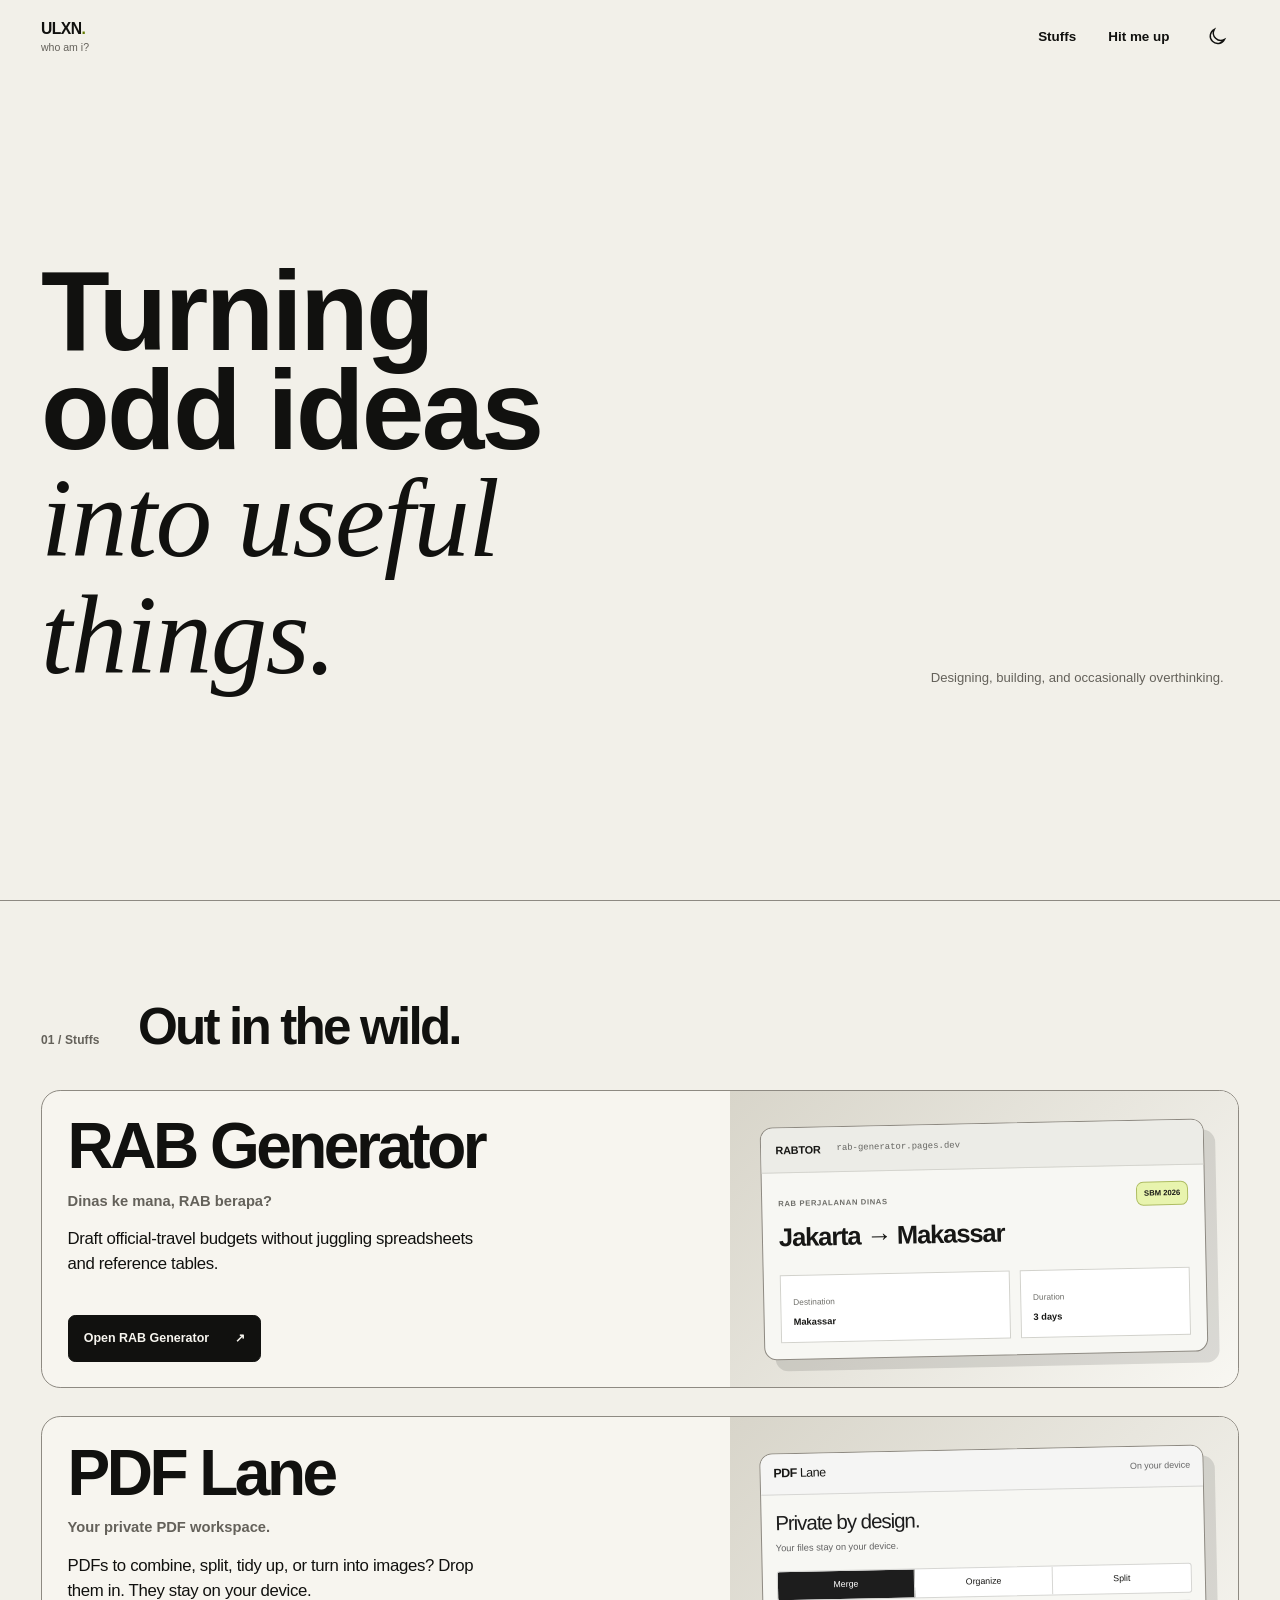
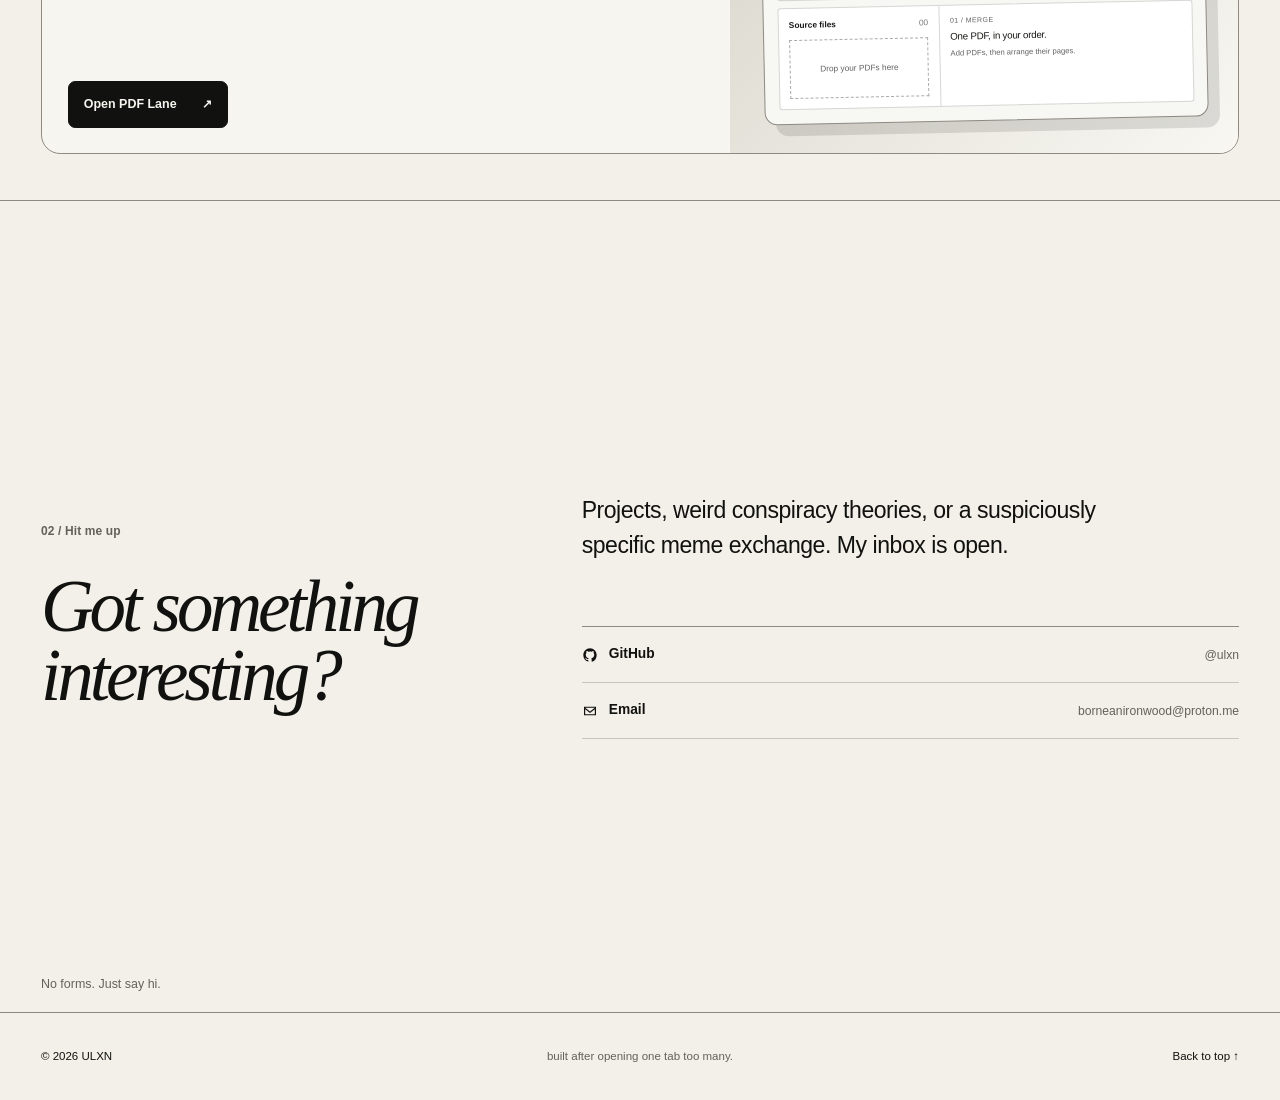
==== commit 4a904243: "-" ====
--- a/index.html
+++ b/index.html
@@ -11,18 +11,18 @@
   <title>ULXN · odd ideas, useful things</title>
   <meta
     name="description"
-    content="ULXN builds small tools for everyday workflows. Explore RAB Generator and PDFLane."
+    content="ULXN builds small tools for everyday workflows. Explore RAB Generator and PDF Lane."
   />
 
   <meta property="og:title" content="ULXN · odd ideas, useful things" />
-  <meta property="og:description" content="Small tools for everyday workflows. Explore RAB Generator and PDFLane." />
+  <meta property="og:description" content="Small tools for everyday workflows. Explore RAB Generator and PDF Lane." />
   <meta property="og:site_name" content="ULXN" />
   <meta property="og:locale" content="en_US" />
   <meta property="og:type" content="website" />
   <meta property="og:url" content="https://ulxn.github.io/" />
   <meta name="twitter:card" content="summary" />
-  <meta name="twitter:title" content="ULXN · odd ideas, useful things" />
-  <meta name="twitter:description" content="Small tools for everyday workflows. Explore RAB Generator and PDFLane." />
+  <meta name="twitter:title" content="ULXN" />
+  <meta name="twitter:description" content="Small tools for everyday workflows. Explore RAB Generator and PDF Lane." />
   <link rel="canonical" href="https://ulxn.github.io/" />
 
   <script>
@@ -35,9 +35,9 @@
     })();
   </script>
 
-  <link rel="icon" href="./favicon.svg" type="image/svg+xml" />
-  <link rel="stylesheet" href="./styles.css" />
-  <script src="./script.js" defer></script>
+  <link rel="icon" href="./assets/favicon.svg" type="image/svg+xml" />
+  <link rel="stylesheet" href="./assets/styles.css" />
+  <script src="./assets/script.js" defer></script>
 </head>
 <body>
   <a class="skip-link" href="#main">Skip to content</a>
@@ -88,12 +88,9 @@
         <span class="sr-only" id="hero-hint">Hover or focus to reveal a secret. Press Enter, Space, or tap to toggle it. Escape resets it.</span>
 
         <div class="hero-aside">
-          <p class="hero-lede">Mostly things I wish already existed.</p>
           <p class="hero-note">Designing, building, and occasionally overthinking.</p>
         </div>
       </div>
-
-      <a class="hero-link" href="#stuffs">See my stuffs</a>
     </section>
 
     <section class="section shell stuffs-section" id="stuffs" aria-labelledby="stuffs-title">
@@ -146,16 +143,16 @@
       <article class="project project-compact project-pdflane" aria-labelledby="pdflane-title">
         <div class="project-intro">
           <div>
-            <h3 id="pdflane-title">PDFLane</h3>
-            <p class="project-subtitle">Your files. Your device.</p>
+            <h3 id="pdflane-title">PDF Lane</h3>
+            <p class="project-subtitle">Your private PDF workspace.</p>
           </div>
 
           <p class="project-description">
-            Merge, split, organize, and convert PDFs right in your browser. No uploads or accounts.
+            PDFs to combine, split, tidy up, or turn into images? Drop them in. They stay on your device.
           </p>
           <div class="project-actions">
             <a class="primary-link" href="https://pdflane.pages.dev/" target="_blank" rel="noreferrer">
-              Open PDFLane
+              Open PDF Lane
               <span aria-hidden="true">↗</span>
             </a>
           </div>
@@ -190,7 +187,8 @@
       </article>
     </section>
 
-    <section class="section shell contact" id="contact" aria-labelledby="contact-title">
+    <div class="contact-screen" id="contact">
+      <section class="section shell contact" aria-labelledby="contact-title">
       <div class="contact-heading">
         <p class="section-label">02 / Hit me up</p>
         <h2 id="contact-title">Got something interesting?</h2>
@@ -210,12 +208,12 @@
             <span class="contact-detail">@ulxn</span>
           </a>
 
-          <a href="mailto:info@ulxn.dev">
+          <a href="mailto:borneanironwood@proton.me">
             <span class="contact-name">
               <svg viewBox="0 0 24 24" aria-hidden="true"><path d="M3 5.5h18v13H3v-13Zm1.8 1.8 7.2 5.42 7.2-5.42H4.8Zm14.4 9.4V9.55L12 14.97 4.8 9.55v7.15h14.4Z"></path></svg>
               Email
             </span>
-            <span class="contact-detail">info@ulxn.dev</span>
+            <span class="contact-detail">borneanironwood@proton.me</span>
           </a>
 
           <!-- Add your Instagram URL below, then remove the hidden attribute. -->
@@ -229,13 +227,13 @@
         </div>
       </div>
       <p class="contact-endnote">No forms. Just say hi.</p>
-    </section>
+      </section>
+      <footer class="site-footer shell">
+        <p>© <span data-year>2026</span> ULXN</p>
+        <p class="footer-note">built after opening one tab too many.</p>
+        <a href="#top">Back to top ↑</a>
+      </footer>
+    </div>
   </main>
-
-  <footer class="site-footer shell">
-    <p>© <span data-year>2026</span> ULXN</p>
-    <p class="footer-note">built after opening one tab too many.</p>
-    <a href="#top">Back to top ↑</a>
-  </footer>
 </body>
 </html>
--- a/assets/styles.css
+++ b/assets/styles.css
@@ -0,0 +1,999 @@
+:root {
+  --bg: #f2f0e9;
+  --surface: #e7e4da;
+  --surface-strong: #dfdbd0;
+  --ink: #11110f;
+  --muted: #64615a;
+  --line: #c9c5ba;
+  --line-strong: #8e8a82;
+  --inverse: #f7f5ef;
+  --accent: #d7ff4f;
+  --header-bg: rgba(242, 240, 233, 0.94);
+  --preview-start: #d8d5ca;
+  --preview-end: #f8f7f2;
+  --max: 1440px;
+  --gutter: clamp(1.1rem, 3.2vw, 3rem);
+  --space-1: 0.5rem;
+  --space-2: 0.75rem;
+  --space-3: 1rem;
+  --space-4: 1.5rem;
+  --space-5: 2rem;
+  --space-6: 3rem;
+  --space-7: 4.5rem;
+  --space-8: 7rem;
+  --radius-sm: 0.45rem;
+  --radius-md: 0.8rem;
+}
+
+html[data-theme="dark"] {
+  --bg: #141412;
+  --surface: #1d1d1a;
+  --surface-strong: #292824;
+  --ink: #efede6;
+  --muted: #aaa69d;
+  --line: #3c3a35;
+  --line-strong: #6d6960;
+  --inverse: #151513;
+  --accent: #d7ff4f;
+  --header-bg: rgba(20, 20, 18, 0.96);
+  --preview-start: #292824;
+  --preview-end: #39372f;
+}
+
+* {
+  box-sizing: border-box;
+}
+
+html {
+  scroll-padding-top: 0;
+  scroll-behavior: smooth;
+  background: var(--bg);
+}
+
+body {
+  margin: 0;
+  color: var(--ink);
+  background: var(--bg);
+  font-family: Inter, ui-sans-serif, -apple-system, BlinkMacSystemFont, "Segoe UI", Helvetica, Arial, sans-serif;
+  font-size: 16px;
+  line-height: 1.5;
+  text-rendering: optimizeLegibility;
+  -webkit-font-smoothing: antialiased;
+}
+
+::selection {
+  color: #151513;
+  background: var(--accent);
+}
+
+a {
+  color: inherit;
+  text-decoration: none;
+}
+
+button,
+a {
+  -webkit-tap-highlight-color: transparent;
+}
+
+button {
+  font: inherit;
+}
+
+.shell {
+  width: min(100%, var(--max));
+  margin-inline: auto;
+  padding-inline: var(--gutter);
+}
+
+.skip-link {
+  position: fixed;
+  z-index: 100;
+  top: var(--space-3);
+  left: var(--space-3);
+  transform: translateY(-180%);
+  padding: 0.7rem 0.9rem;
+  border: 1px solid var(--ink);
+  background: var(--bg);
+  color: var(--ink);
+  font-size: 0.82rem;
+}
+
+.skip-link:focus {
+  transform: translateY(0);
+}
+
+.site-header {
+  position: fixed;
+  z-index: 30;
+  inset: 0 0 auto;
+  background: transparent;
+  border-bottom: 1px solid transparent;
+  transition: background 160ms ease, border-color 160ms ease;
+}
+
+.site-header.is-scrolled {
+  background: var(--header-bg);
+  border-color: var(--line);
+  backdrop-filter: blur(12px);
+}
+
+.header-inner {
+  min-height: 4.6rem;
+  display: flex;
+  align-items: center;
+  justify-content: space-between;
+  gap: var(--space-4);
+}
+
+.brand {
+  display: block;
+  font-size: 0.98rem;
+  font-weight: 800;
+  letter-spacing: -0.035em;
+  line-height: 1.1;
+}
+
+.brand span { color: #657c00; }
+html[data-theme="dark"] .brand span { color: var(--accent); }
+
+.brand-block { flex: 0 0 auto; }
+.brand-question {
+  display: block;
+  margin-top: 0.2rem;
+  color: var(--muted);
+  font-size: 0.66rem;
+  line-height: 1.2;
+  white-space: nowrap;
+}
+
+.header-actions,
+.nav {
+  display: flex;
+  align-items: center;
+}
+
+.header-actions {
+  gap: clamp(1rem, 2vw, 1.75rem);
+}
+
+.nav {
+  gap: clamp(1rem, 2.5vw, 2rem);
+  font-size: 0.84rem;
+  font-weight: 600;
+}
+
+.nav a {
+  display: inline-flex;
+  align-items: center;
+  min-height: 44px;
+  padding-block: 0.65rem;
+}
+
+.nav a,
+.hero-link,
+.site-footer a {
+  position: relative;
+}
+
+.nav a::after,
+.hero-link::after,
+.site-footer a::after {
+  content: "";
+  position: absolute;
+  left: 0;
+  right: 0;
+  bottom: -0.22rem;
+  height: 1px;
+  background: currentColor;
+  transform: scaleX(0);
+  transform-origin: right;
+  transition: transform 160ms ease;
+}
+
+.nav a:hover::after,
+.nav a:focus-visible::after,
+.hero-link:hover::after,
+.hero-link:focus-visible::after,
+.site-footer a:hover::after,
+.site-footer a:focus-visible::after {
+  transform: scaleX(1);
+  transform-origin: left;
+}
+
+.theme-toggle {
+  width: 2.75rem;
+  height: 2.75rem;
+  display: grid;
+  place-items: center;
+  padding: 0;
+  border: 0;
+  background: transparent;
+  color: var(--ink);
+  cursor: pointer;
+  transition: opacity 160ms ease;
+}
+
+.theme-toggle:hover,
+.theme-toggle:focus-visible {
+  opacity: 0.68;
+}
+
+.theme-icon {
+  width: 1.3rem;
+  height: 1.3rem;
+  fill: none;
+  stroke: currentColor;
+  stroke-width: 1.65;
+  stroke-linecap: round;
+  transition: transform 420ms cubic-bezier(.2, .8, .2, 1);
+}
+
+.theme-toggle:hover .theme-icon,
+.theme-toggle:focus-visible .theme-icon {
+  transform: rotate(360deg);
+}
+
+html:not([data-theme="dark"]) .sun-icon { display: none; }
+html[data-theme="dark"] .moon-icon { display: none; }
+
+.hero {
+  display: flex;
+  align-items: center;
+  min-height: 100svh;
+  padding-top: 5.5rem;
+  padding-bottom: 2rem;
+}
+
+.section-label {
+  margin: 0;
+  color: var(--muted);
+  font-size: 0.75rem;
+  font-weight: 600;
+  letter-spacing: 0.01em;
+}
+
+.hero-main {
+  display: grid;
+  width: 100%;
+  grid-template-columns: minmax(0, 1.45fr) minmax(14rem, 0.55fr);
+  gap: clamp(2rem, 6vw, 6rem);
+  align-items: end;
+}
+
+.hero h1 {
+  margin: 0;
+  font-size: clamp(4rem, 8.8vw, 8.8rem);
+  line-height: 0.88;
+  letter-spacing: -0.025em;
+  font-weight: 800;
+}
+
+.hero-line {
+  display: block;
+  white-space: nowrap;
+}
+
+.hero-line-serif {
+  font-family: Georgia, "Times New Roman", serif;
+  font-style: italic;
+  font-weight: 400;
+  letter-spacing: -0.012em;
+  line-height: 1.04;
+}
+
+.hero-secret {
+  display: block;
+  max-width: 100%;
+  padding: 0;
+  border: 0;
+  background: transparent;
+  color: inherit;
+  font: inherit;
+  letter-spacing: inherit;
+  text-align: left;
+  cursor: pointer;
+}
+
+.word-switch {
+  display: inline-grid;
+  white-space: nowrap;
+  vertical-align: baseline;
+}
+.word-switch > span { grid-area: 1 / 1; }
+.word-measure { visibility: hidden; }
+.word-live { position: relative; }
+.hero-secret:is(:hover, :focus-visible) .word-live {
+  animation: glitch 2.4s infinite;
+}
+.word-switch.is-glitching .word-live {
+  animation: glitch 260ms 1;
+}
+@keyframes glitch {
+  0%, 92%, 100% { transform: translate(0, 0); text-shadow: none; }
+  93% { transform: translate(-2px, 1px); text-shadow: 2px 0 #c0392b, -2px 0 #2980b9; }
+  95% { transform: translate(2px, -1px); text-shadow: -2px 0 #c0392b, 2px 0 #2980b9; }
+  97% { transform: translate(0, 0); text-shadow: none; }
+}
+.sr-only {
+  position: absolute;
+  width: 1px;
+  height: 1px;
+  padding: 0;
+  margin: -1px;
+  overflow: hidden;
+  clip-path: inset(50%);
+  white-space: nowrap;
+}
+
+.hero-aside {
+  align-self: end;
+  padding-bottom: 0.4rem;
+}
+
+.hero-note {
+  max-width: 22rem;
+  margin: 0;
+  color: var(--muted);
+  font-size: 0.82rem;
+  line-height: 1.55;
+}
+
+.hero-link {
+  display: inline-flex;
+  align-items: center;
+  min-height: 44px;
+  width: max-content;
+  margin-top: clamp(2.5rem, 5vw, 4.5rem);
+  font-size: 0.84rem;
+  font-weight: 600;
+}
+
+.section {
+  padding-top: clamp(6rem, 10vw, 9rem);
+  padding-bottom: clamp(6rem, 10vw, 9rem);
+  border-top: 1px solid var(--line-strong);
+}
+
+.section-header {
+  display: grid;
+  grid-template-columns: minmax(9rem, 0.35fr) minmax(0, 1.65fr);
+  gap: clamp(2rem, 6vw, 6rem);
+  align-items: start;
+  margin-bottom: clamp(3.5rem, 7vw, 6rem);
+}
+
+.section-header h2,
+.contact-heading h2 {
+  margin: 0;
+  max-width: 12ch;
+  font-size: clamp(2.8rem, 5.7vw, 5.25rem);
+  line-height: 0.95;
+  letter-spacing: -0.055em;
+  font-weight: 800;
+}
+
+.stuffs-section {
+  display: flex;
+  flex-direction: column;
+  justify-content: center;
+  min-height: 100svh;
+  padding-top: 5.5rem;
+  padding-bottom: 2rem;
+}
+.stuffs-section .section-header {
+  display: flex;
+  align-items: baseline;
+  gap: clamp(1.25rem, 3vw, 2.7rem);
+  margin-bottom: clamp(1.6rem, 3vw, 2.6rem);
+}
+.stuffs-section .section-header h2 {
+  font-size: clamp(2.3rem, 4vw, 3.8rem);
+}
+
+.project {
+  border: 1px solid var(--line-strong);
+  border-radius: 1.2rem;
+  overflow: hidden;
+  background: var(--inverse);
+}
+
+.project + .project { margin-top: clamp(1rem, 2.5vw, 1.75rem); }
+
+html[data-theme="dark"] .project { background: var(--surface); }
+
+.project-compact {
+  display: grid;
+  grid-template-columns: minmax(0, 1.15fr) minmax(0, 0.85fr);
+  align-items: stretch;
+}
+.project-compact .project-intro {
+  display: flex;
+  flex-direction: column;
+  gap: 0.9rem;
+  min-width: 0;
+  padding: clamp(1.25rem, 2vw, 2rem);
+}
+.project-compact .project-description {
+  max-width: 27rem;
+  align-self: auto;
+  font-size: 1.05rem;
+}
+.project-compact .project-actions { margin-top: auto; padding-top: 0.5rem; }
+.project-compact .project-preview {
+  min-height: 13rem;
+  border-radius: 0;
+  padding: clamp(1.25rem, 2.5vw, 2.25rem);
+}
+.project-compact .preview-frame { width: min(100%, 30rem); }
+.project-compact .preview-content { padding: 1rem; }
+.project-compact .preview-fields { margin-top: 1.2rem; }
+
+.pdflane-preview {
+  background: linear-gradient(135deg, #dededb, #bcbcb7);
+}
+.pdflane-frame {
+  background: #f5f5f4;
+  font-family: Arial, Helvetica, sans-serif;
+  transform: rotate(-1.2deg);
+}
+.pdflane-mini-header {
+  display: flex;
+  justify-content: space-between;
+  align-items: center;
+  gap: 0.5rem;
+  padding: 0.65rem 0.8rem;
+  border-bottom: 1px solid #d6d6d3;
+  background: #f5f5f4;
+}
+.pdflane-mini-header strong { font-size: 0.78rem; letter-spacing: -0.04em; }
+.pdflane-mini-header strong span { font-weight: 400; }
+.pdflane-mini-header > span { color: #666; font-size: 0.56rem; white-space: nowrap; }
+.pdflane-preview-content {
+  display: flex;
+  flex-direction: column;
+  align-items: stretch;
+  gap: 0.22rem;
+  padding: 0.85rem;
+}
+.pdflane-preview-content > strong {
+  color: #1d1d1d;
+  font-size: clamp(1rem, 1.6vw, 1.35rem);
+  font-weight: 500;
+  letter-spacing: -0.05em;
+}
+.pdflane-preview-content > span { color: #626262; font-size: 0.58rem; }
+.pdflane-mini-tools {
+  display: grid;
+  grid-template-columns: repeat(3, minmax(0, 1fr));
+  margin-top: 0.7rem;
+  border: 1px solid #d6d6d3;
+  border-radius: 3px;
+  overflow: hidden;
+  background: #fff;
+  text-align: center;
+  font-size: 0.55rem;
+}
+.pdflane-mini-tools > * { padding: 0.45rem 0.1rem; border-right: 1px solid #d6d6d3; font-weight: 400; }
+.pdflane-mini-tools > :last-child { border-right: 0; }
+.pdflane-mini-tools b { background: #1d1d1d; color: #fff; }
+.pdflane-mini-workspace { display: grid; grid-template-columns: 39% 61%; margin-top: 0.25rem; border: 1px solid #d6d6d3; border-radius: 3px; background: #fff; }
+.pdflane-mini-source, .pdflane-mini-panel { display: flex; flex-direction: column; min-width: 0; padding: 0.65rem; }
+.pdflane-mini-source { border-right: 1px solid #d6d6d3; }
+.pdflane-mini-source b { display: flex; justify-content: space-between; gap: 0.2rem; font-size: 0.52rem; }
+.pdflane-mini-source b span { color: #777; font-weight: 400; }
+.pdflane-mini-drop { display: grid; place-items: center; min-height: 3.7rem; margin-top: 0.5rem; padding: 0.4rem; border: 1px dashed #aaa; color: #626262; font-size: 0.52rem; text-align: center; }
+.pdflane-mini-panel small { color: #626262; font-size: 0.44rem; letter-spacing: 0.06em; }
+.pdflane-mini-panel b { margin-top: 0.18rem; font-size: 0.61rem; font-weight: 500; letter-spacing: -0.025em; }
+.pdflane-mini-panel span { margin-top: 0.22rem; color: #626262; font-size: 0.48rem; }
+
+.project-intro {
+  display: grid;
+  grid-template-columns: minmax(15rem, 0.8fr) minmax(18rem, 1.2fr);
+  gap: clamp(2rem, 7vw, 7rem);
+  padding-block: clamp(2rem, 4vw, 3.5rem);
+  padding-inline: clamp(1.25rem, 3.3vw, 3.5rem);
+}
+
+.project h3 {
+  margin: 0;
+  font-size: clamp(2.8rem, 5vw, 4.8rem);
+  line-height: 0.96;
+  letter-spacing: -0.055em;
+  font-weight: 850;
+}
+
+.project-subtitle {
+  margin: 0.75rem 0 0;
+  color: var(--muted);
+  font-size: 0.92rem;
+  font-weight: 600;
+}
+
+.project-description {
+  max-width: 38rem;
+  margin: 0;
+  align-self: end;
+  font-size: clamp(1.05rem, 1.55vw, 1.28rem);
+  line-height: 1.5;
+  letter-spacing: -0.02em;
+}
+
+.project-actions {
+  display: flex;
+  flex-wrap: wrap;
+  align-items: center;
+  gap: var(--space-4);
+  margin-top: var(--space-6);
+}
+
+.primary-link {
+  display: inline-flex;
+  align-items: center;
+  justify-content: space-between;
+  gap: 1.6rem;
+  min-height: 2.9rem;
+  padding: 0.75rem 0.95rem;
+  border: 1px solid var(--ink);
+  border-radius: var(--radius-sm);
+  background: var(--ink);
+  color: var(--inverse);
+  font-size: 0.78rem;
+  font-weight: 700;
+  transition: background 160ms ease, color 160ms ease, transform 160ms ease;
+}
+
+.primary-link:hover,
+.primary-link:focus-visible {
+  transform: translateY(-2px);
+  background: var(--accent);
+  color: #151513;
+}
+
+.project-preview {
+  align-self: stretch;
+  display: grid;
+  place-items: center;
+  min-height: 28rem;
+  padding: clamp(1.2rem, 4vw, 3rem);
+  border-radius: 0.8rem;
+  background: linear-gradient(135deg, var(--preview-start), var(--preview-end));
+  gap: 1.25rem;
+}
+
+.preview-frame {
+  width: min(100%, 43rem);
+  border: 1px solid var(--line-strong);
+  border-radius: var(--radius-md);
+  overflow: hidden;
+  background: #f7f7f3;
+  color: #171715;
+  box-shadow: 0.7rem 0.7rem 0 rgba(20, 20, 18, 0.12);
+  transform: rotate(-1.2deg);
+  transition: transform 240ms ease;
+}
+
+.project:hover .preview-frame { transform: rotate(0deg); }
+
+.preview-bar {
+  min-height: 2.8rem;
+  display: grid;
+  grid-template-columns: auto 1fr;
+  align-items: center;
+  gap: 1rem;
+  padding: 0.7rem 0.9rem;
+  border-bottom: 1px solid #d4d4ce;
+  background: #ecece7;
+}
+
+.preview-bar strong {
+  font-size: 0.68rem;
+  letter-spacing: -0.02em;
+}
+
+.preview-bar span {
+  min-width: 0;
+  overflow: hidden;
+  color: #666662;
+  font-family: ui-monospace, SFMono-Regular, Menlo, Monaco, Consolas, monospace;
+  font-size: 0.56rem;
+  text-overflow: ellipsis;
+  white-space: nowrap;
+}
+
+.preview-content {
+  padding: clamp(1rem, 3vw, 1.8rem);
+}
+
+.preview-heading {
+  display: flex;
+  align-items: flex-start;
+  justify-content: space-between;
+  gap: 1rem;
+}
+
+.preview-heading small {
+  color: #6f6f6a;
+  font-size: 0.48rem;
+  font-weight: 700;
+  letter-spacing: 0.08em;
+}
+
+.preview-heading p {
+  margin: 0.32rem 0 0;
+  font-size: clamp(1.15rem, 2vw, 1.7rem);
+  font-weight: 700;
+  letter-spacing: -0.045em;
+}
+
+.preview-status {
+  padding: 0.34rem 0.45rem;
+  border: 1px solid #aebd62;
+  border-radius: var(--radius-sm);
+  background: #e8f4ae;
+  font-size: 0.48rem;
+  font-weight: 700;
+  white-space: nowrap;
+}
+
+.preview-fields {
+  display: grid;
+  grid-template-columns: 1.35fr 1fr;
+  gap: 0.6rem;
+  margin-top: 1.25rem;
+}
+
+.preview-fields > div {
+  border: 1px solid #d2d2cc;
+  background: #fff;
+}
+
+.preview-fields > div {
+  padding: 0.75rem;
+}
+
+.preview-fields span {
+  color: #6f6f6a;
+  font-size: 0.52rem;
+}
+
+.preview-fields strong {
+  display: block;
+  margin-top: 0.2rem;
+  font-size: 0.58rem;
+}
+
+.contact-screen {
+  display: flex;
+  flex-direction: column;
+  min-height: 100svh;
+}
+
+.contact {
+  display: grid;
+  flex: 1;
+  width: 100%;
+  grid-template-columns: minmax(15rem, 0.8fr) minmax(18rem, 1.2fr);
+  grid-template-rows: minmax(0, 1fr) auto;
+  column-gap: clamp(3rem, 8vw, 8rem);
+  row-gap: 2rem;
+  align-items: center;
+  min-height: 0;
+  padding-top: clamp(5.5rem, 9vh, 7rem);
+  padding-bottom: clamp(1rem, 2vh, 2rem);
+}
+
+.contact-endnote {
+  grid-column: 1 / -1;
+  align-self: end;
+  margin: 0;
+  color: var(--muted);
+  font-size: 0.78rem;
+}
+
+.contact-heading h2 {
+  margin-top: var(--space-5);
+  font-family: Georgia, "Times New Roman", serif;
+  font-style: italic;
+  font-weight: 400;
+}
+
+.contact-body {
+  align-self: center;
+}
+
+.contact-copy {
+  max-width: 34rem;
+  margin: 0 0 clamp(2.5rem, 5vw, 4rem);
+  font-size: clamp(1.08rem, 1.8vw, 1.45rem);
+  line-height: 1.5;
+  letter-spacing: -0.02em;
+}
+
+.contact-links {
+  border-top: 1px solid var(--line-strong);
+}
+
+.contact-links a {
+  display: grid;
+  grid-template-columns: 1fr auto;
+  align-items: center;
+  gap: var(--space-4);
+  min-height: 3.5rem;
+  padding: 0.9rem 0;
+  border-bottom: 1px solid var(--line);
+  transition: padding 160ms ease, background 160ms ease;
+}
+
+.contact-links a:hover,
+.contact-links a:focus-visible {
+  padding-inline: 0.65rem;
+  background: var(--surface);
+}
+
+.contact-name {
+  display: inline-flex;
+  align-items: center;
+  gap: 0.7rem;
+  font-size: 0.86rem;
+  font-weight: 600;
+}
+
+.contact-name svg {
+  width: 1rem;
+  height: 1rem;
+  flex: 0 0 auto;
+  fill: currentColor;
+}
+
+.contact-detail {
+  color: var(--muted);
+  font-size: 0.76rem;
+  overflow-wrap: anywhere;
+}
+
+.site-footer {
+  min-height: 5.5rem;
+  width: 100%;
+  flex: none;
+  display: grid;
+  grid-template-columns: 1fr 1fr 1fr;
+  gap: var(--space-4);
+  align-items: center;
+  border-top: 1px solid var(--line-strong);
+  font-size: 0.72rem;
+}
+
+.site-footer p {
+  margin: 0;
+}
+
+.footer-note {
+  color: var(--muted);
+  text-align: center;
+}
+
+.site-footer a {
+  display: inline-flex;
+  align-items: center;
+  min-height: 44px;
+  justify-self: end;
+  width: max-content;
+  font-weight: 400;
+}
+
+:focus-visible {
+  outline: 2px solid var(--ink);
+  outline-offset: 4px;
+}
+
+[hidden] {
+  display: none !important;
+}
+
+@media (max-width: 900px) {
+  .hero-main,
+  .section-header,
+  .project-intro,
+  .project-compact,
+  .contact {
+    grid-template-columns: 1fr;
+  }
+
+  .hero {
+    padding-top: 5.5rem;
+    padding-bottom: 2rem;
+  }
+
+  .hero-main {
+    gap: 2.5rem;
+  }
+
+  .hero-aside {
+    max-width: 34rem;
+  }
+
+  .section-header {
+    gap: var(--space-5);
+  }
+
+  .stuffs-section .section-header { gap: 1.4rem; }
+
+  .project-intro {
+    gap: var(--space-6);
+  }
+
+  .project-description {
+    max-width: 44rem;
+  }
+
+  .project-preview {
+    order: 1;
+    min-height: auto;
+  }
+
+  .project-compact .project-intro { order: 1; }
+  .project-compact .project-preview { display: none; }
+  .project-compact .project-actions { margin-top: 0; }
+
+  .contact {
+    grid-template-rows: auto;
+    align-content: center;
+    gap: clamp(2rem, 5vh, 3rem);
+  }
+
+  .contact-heading h2 {
+    max-width: 10ch;
+  }
+}
+
+@media (max-width: 620px) {
+  :root {
+    --gutter: clamp(1.375rem, 5vw, 1.75rem);
+  }
+
+  .header-inner {
+    min-height: 4.7rem;
+  }
+
+  .nav {
+    gap: 0.9rem;
+    font-size: 0.78rem;
+  }
+
+  .header-actions {
+    gap: 0.65rem;
+  }
+
+  .theme-toggle {
+    width: 2.75rem;
+    height: 2.75rem;
+  }
+
+  .hero {
+    padding-top: 5.5rem;
+  }
+
+  .hero h1 {
+    font-size: clamp(2.75rem, 12.7vw, 4.9rem);
+    line-height: 0.89;
+  }
+
+  .hero-main {
+    gap: 1.25rem;
+  }
+
+  .section {
+    padding-top: 5.5rem;
+    padding-bottom: 5.5rem;
+  }
+
+  .stuffs-section { padding-block: 5.5rem 1.5rem; }
+  .stuffs-section .section-header {
+    align-items: flex-start;
+    flex-direction: column;
+    gap: 0.6rem;
+  }
+  .project-compact .project-intro { padding: 1rem 1.2rem; gap: 0.55rem; }
+  .project-compact .preview-fields { grid-template-columns: 1fr 1fr; }
+  .pdflane-preview-content { padding: 0.85rem; }
+
+  .section-header h2,
+  .contact-heading h2 {
+    font-size: clamp(2.8rem, 13vw, 4.2rem);
+  }
+
+  .project h3 {
+    font-size: clamp(2rem, 8vw, 2.8rem);
+  }
+  .project-subtitle { margin-top: 0.2rem; font-size: 0.8rem; }
+  .project-compact .project-description { font-size: 0.9rem; line-height: 1.4; }
+  .project + .project { margin-top: 0.75rem; }
+  .primary-link { min-height: 2.5rem; padding: 0.55rem 0.75rem; }
+  .stuffs-section .section-header { margin-bottom: 1.2rem; }
+
+  .project-intro {
+    padding-block: 2rem 2.5rem;
+  }
+
+  .project-preview {
+    padding: 1rem;
+    min-height: auto;
+  }
+
+  .preview-content {
+    padding: 0.9rem;
+  }
+
+  .preview-fields {
+    grid-template-columns: 1fr;
+  }
+
+  .project-actions {
+    align-items: flex-start;
+    flex-direction: column;
+  }
+
+  .primary-link {
+    width: 100%;
+  }
+
+  .contact-links a {
+    grid-template-columns: 1fr;
+    gap: 0.2rem;
+  }
+
+  .contact {
+    padding-top: 5.5rem;
+    padding-bottom: 1rem;
+    gap: clamp(1.25rem, 3vh, 2rem);
+  }
+  .contact-heading h2 { margin-top: 0.75rem; }
+  .contact-copy { margin-bottom: 1.25rem; }
+  .contact-links a { min-height: 3.25rem; padding-block: 0.5rem; }
+
+  .contact-detail {
+    padding-left: 1.7rem;
+  }
+
+  .site-footer {
+    grid-template-columns: 1fr auto;
+    row-gap: 0;
+    padding-bottom: 1.4rem;
+  }
+
+  .footer-note {
+    grid-column: 1 / -1;
+    grid-row: 2;
+    padding-bottom: 0.35rem;
+    text-align: left;
+  }
+}
+
+@media (max-height: 700px) {
+  .stuffs-section { padding-top: 5rem; padding-bottom: 1rem; }
+  .stuffs-section .section-header { margin-bottom: 0.8rem; }
+  .project-compact .project-intro { gap: 0.45rem; padding-block: 0.85rem; }
+  .project + .project { margin-top: 0.6rem; }
+  .contact { padding-top: 5rem; padding-bottom: 0.65rem; row-gap: 0.85rem; }
+  .contact-copy { margin-bottom: 0.75rem; }
+  .contact-heading h2 { margin-top: 0.6rem; }
+  .site-footer { min-height: 4.5rem; }
+}
+
+@media (prefers-reduced-motion: reduce) {
+  html {
+    scroll-behavior: auto;
+  }
+
+  *,
+  *::before,
+  *::after {
+    transition-duration: 0.001ms !important;
+    animation-duration: 0.001ms !important;
+    animation-iteration-count: 1 !important;
+  }
+
+  .hero-secret:is(:hover, :focus-visible) .word-live,
+  .word-switch.is-glitching .word-live { animation: none; }
+}
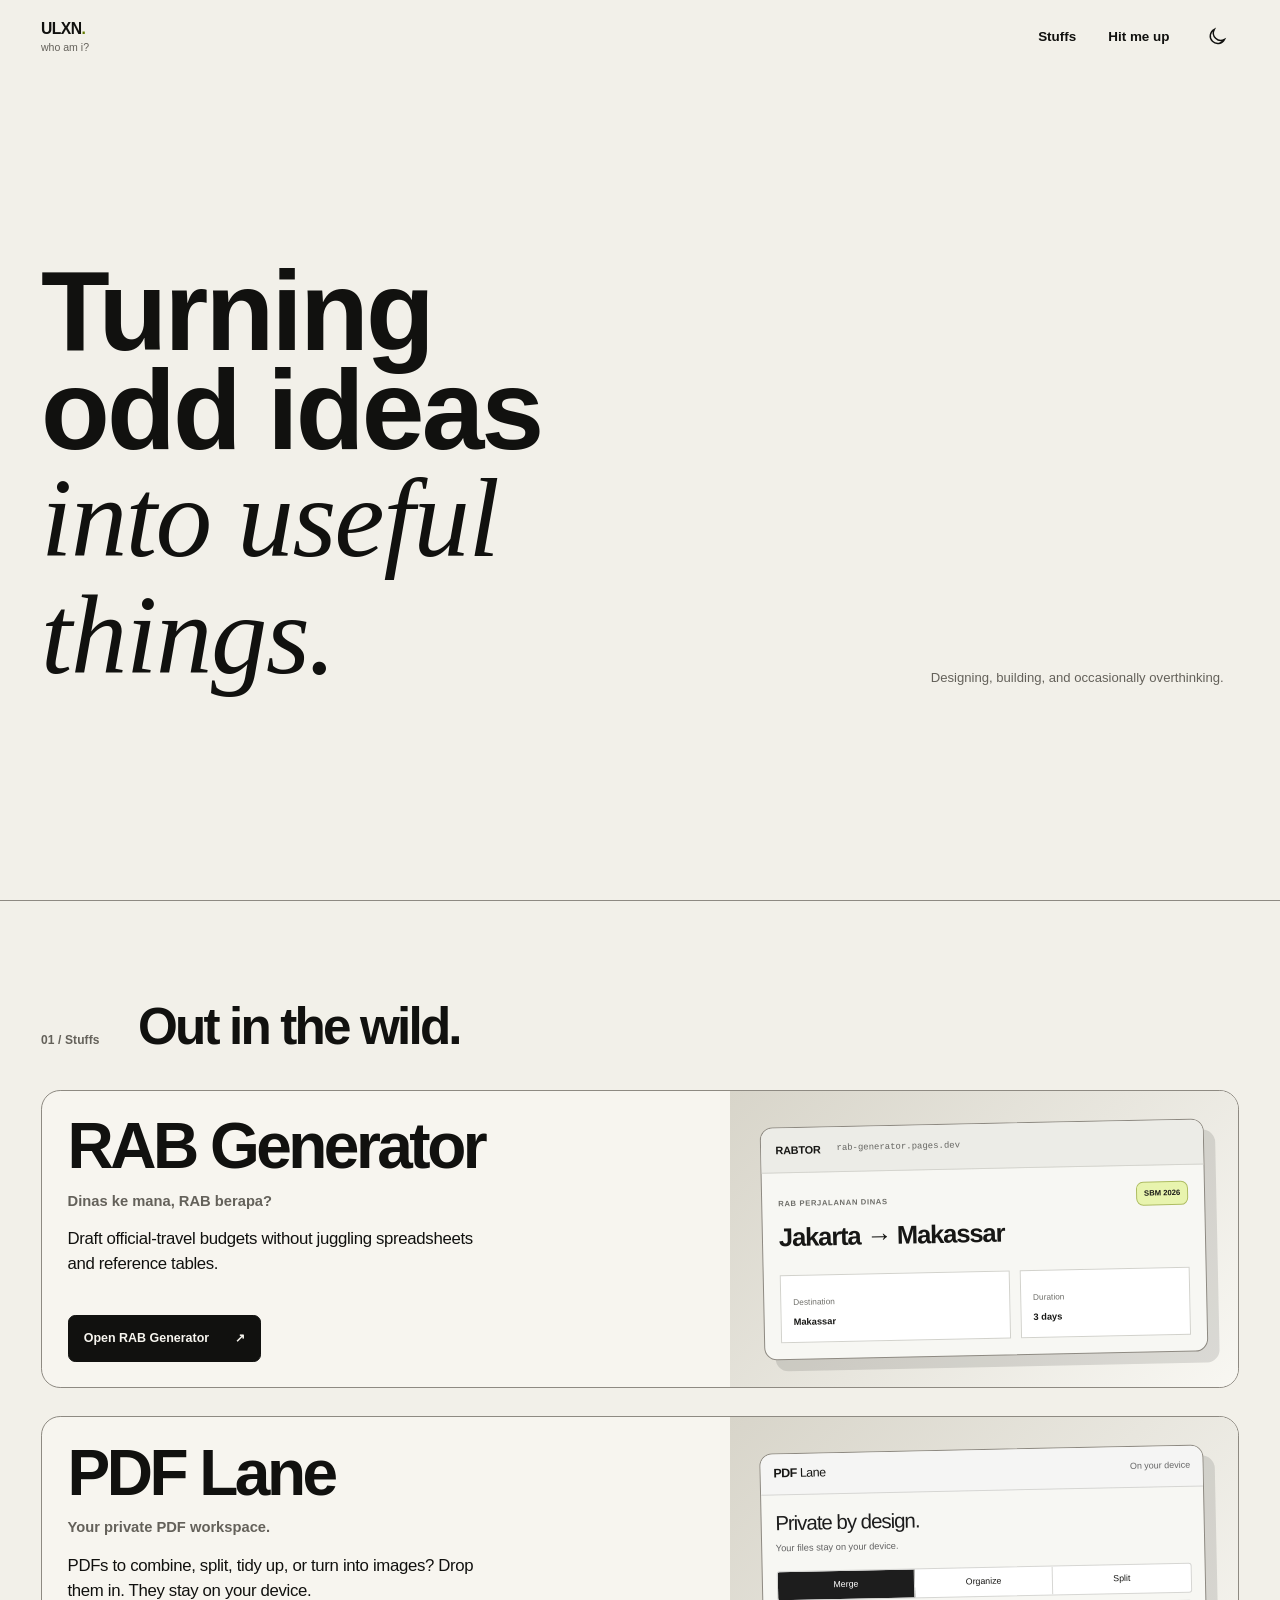
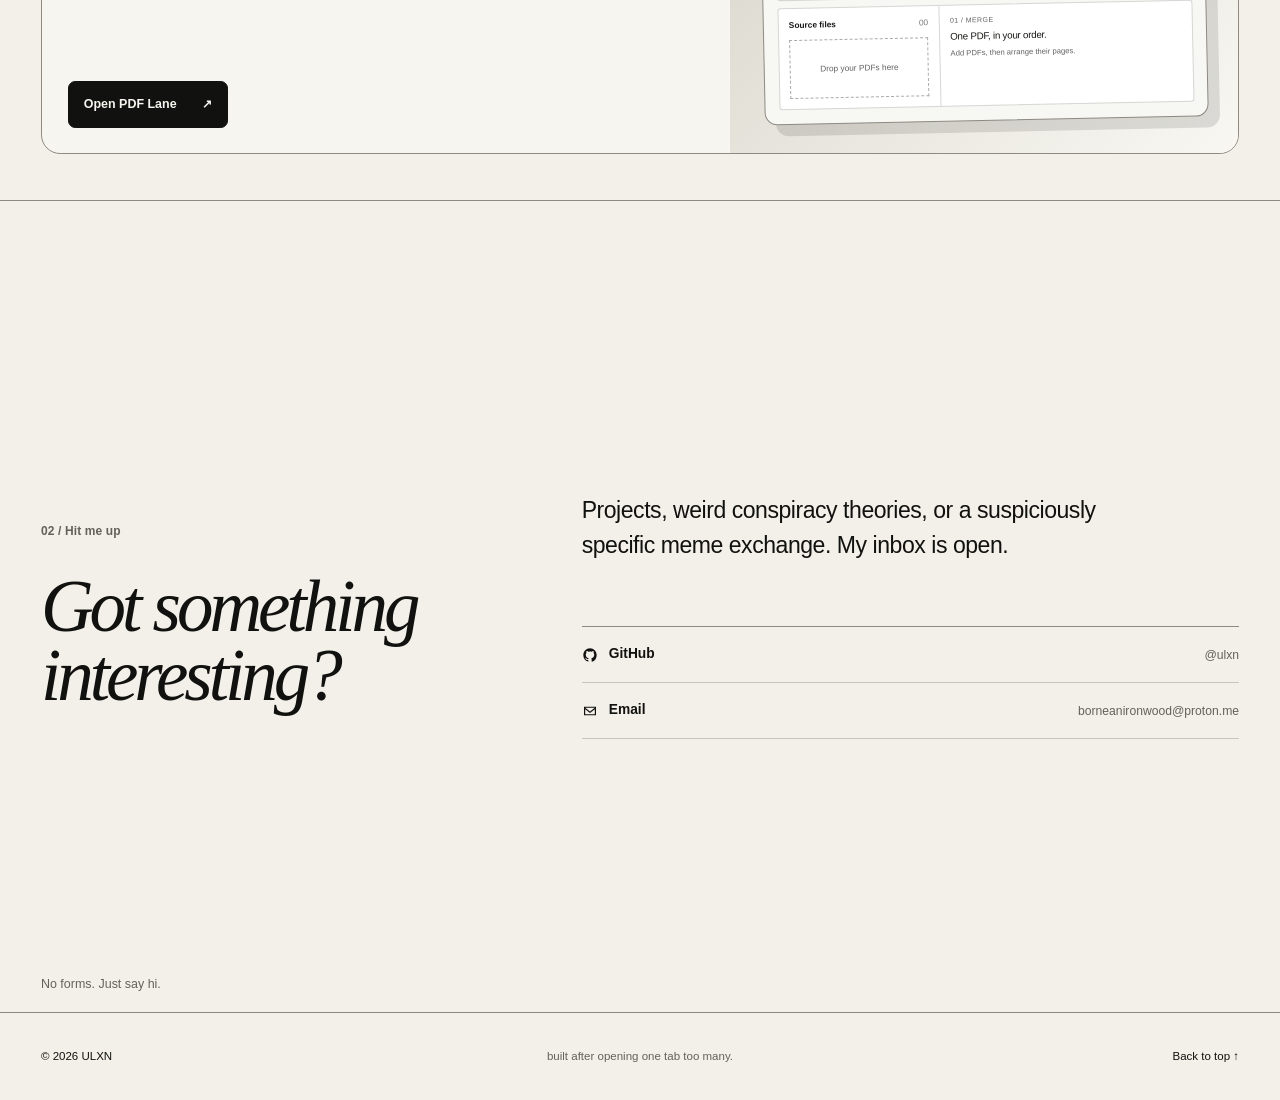
==== commit 71548127: "-" ====
--- a/index.html
+++ b/index.html
@@ -8,13 +8,13 @@
   <meta name="robots" content="index, follow" />
   <meta name="author" content="ULXN" />
 
-  <title>ULXN · odd ideas, useful things</title>
+  <title>ULXN</title>
   <meta
     name="description"
     content="ULXN builds small tools for everyday workflows. Explore RAB Generator and PDF Lane."
   />
 
-  <meta property="og:title" content="ULXN · odd ideas, useful things" />
+  <meta property="og:title" content="ULXN" />
   <meta property="og:description" content="Small tools for everyday workflows. Explore RAB Generator and PDF Lane." />
   <meta property="og:site_name" content="ULXN" />
   <meta property="og:locale" content="en_US" />
@@ -81,11 +81,11 @@
           <button class="hero-secret" type="button" data-hero-secret aria-label="Turning odd ideas into useful things." aria-pressed="false" aria-describedby="hero-hint">
             <span class="hero-line" aria-hidden="true">Turning</span>
             <span class="hero-line" aria-hidden="true">odd ideas</span>
-            <span class="hero-line hero-line-serif" aria-hidden="true">into <span class="word-switch" data-normal="useful" data-secret="unpaid"><span class="word-measure">useful</span><span class="word-measure">unpaid</span><span class="word-live">useful</span></span></span>
-            <span class="hero-line hero-line-serif" aria-hidden="true"><span class="word-switch" data-normal="things." data-secret="labour."><span class="word-measure">things.</span><span class="word-measure">labour.</span><span class="word-live">things.</span></span></span>
+            <span class="hero-line hero-line-serif" aria-hidden="true">into <span class="word-switch word-clip" data-normal="useful" data-secret="unpaid">u<span class="flip-char" style="--flip-stagger:0ms"><span class="flip-char-front">s</span><span class="flip-char-back" aria-hidden="true">n</span></span><span class="flip-char" style="--flip-stagger:10ms"><span class="flip-char-front">e</span><span class="flip-char-back" aria-hidden="true">p</span></span><span class="flip-char" style="--flip-stagger:20ms"><span class="flip-char-front">f</span><span class="flip-char-back" aria-hidden="true">a</span></span><span class="flip-char" style="--flip-stagger:30ms"><span class="flip-char-front">u</span><span class="flip-char-back" aria-hidden="true">i</span></span><span class="flip-char" style="--flip-stagger:40ms"><span class="flip-char-front">l</span><span class="flip-char-back" aria-hidden="true">d</span></span></span></span>
+            <span class="hero-line hero-line-serif" aria-hidden="true"><span class="word-switch word-clip" data-normal="things." data-secret="labour."><span class="flip-char" style="--flip-stagger:50ms"><span class="flip-char-front">t</span><span class="flip-char-back" aria-hidden="true">l</span></span><span class="flip-char" style="--flip-stagger:60ms"><span class="flip-char-front">h</span><span class="flip-char-back" aria-hidden="true">a</span></span><span class="flip-char" style="--flip-stagger:70ms"><span class="flip-char-front">i</span><span class="flip-char-back" aria-hidden="true">b</span></span><span class="flip-char" style="--flip-stagger:80ms"><span class="flip-char-front">n</span><span class="flip-char-back" aria-hidden="true">o</span></span><span class="flip-char" style="--flip-stagger:90ms"><span class="flip-char-front">g</span><span class="flip-char-back" aria-hidden="true">u</span></span><span class="flip-char" style="--flip-stagger:100ms"><span class="flip-char-front">s</span><span class="flip-char-back" aria-hidden="true">r</span></span>.</span></span>
           </button>
         </h1>
-        <span class="sr-only" id="hero-hint">Hover or focus to reveal a secret. Press Enter, Space, or tap to toggle it. Escape resets it.</span>
+        <span class="sr-only" id="hero-hint">Hover useful or things, or focus this control, to reveal a secret. Press Enter, Space, or tap to toggle it. Escape resets it.</span>
 
         <div class="hero-aside">
           <p class="hero-note">Designing, building, and occasionally overthinking.</p>
--- a/assets/styles.css
+++ b/assets/styles.css
@@ -292,29 +292,46 @@
   font: inherit;
   letter-spacing: inherit;
   text-align: left;
-  cursor: pointer;
-}
-
-.word-switch {
-  display: inline-grid;
-  white-space: nowrap;
+  pointer-events: none;
+}
+
+.word-switch { display: inline-block; white-space: nowrap; pointer-events: auto; cursor: pointer; }
+.word-clip {
+  display: inline-block;
+  overflow: visible;
   vertical-align: baseline;
 }
-.word-switch > span { grid-area: 1 / 1; }
-.word-measure { visibility: hidden; }
-.word-live { position: relative; }
-.hero-secret:is(:hover, :focus-visible) .word-live {
-  animation: glitch 2.4s infinite;
-}
-.word-switch.is-glitching .word-live {
-  animation: glitch 260ms 1;
-}
-@keyframes glitch {
-  0%, 92%, 100% { transform: translate(0, 0); text-shadow: none; }
-  93% { transform: translate(-2px, 1px); text-shadow: 2px 0 #c0392b, -2px 0 #2980b9; }
-  95% { transform: translate(2px, -1px); text-shadow: -2px 0 #c0392b, 2px 0 #2980b9; }
-  97% { transform: translate(0, 0); text-shadow: none; }
-}
+.flip-char {
+  display: inline-block;
+  position: relative;
+  vertical-align: top;
+  width: var(--from-w, max-content);
+  transition: width .10s cubic-bezier(.16, 1, .3, 1) var(--flip-stagger, 0s);
+}
+.headline--hovered .flip-char { width: var(--to-w, max-content); }
+.flip-char-back,
+.flip-char-front {
+  display: inline-block;
+  transition: opacity .10s cubic-bezier(.16, 1, .3, 1) var(--flip-stagger, 0s),
+    filter .10s cubic-bezier(.16, 1, .3, 1) var(--flip-stagger, 0s),
+    transform .10s cubic-bezier(.16, 1, .3, 1) var(--flip-stagger, 0s);
+}
+.flip-char-front { opacity: 1; filter: blur(0); transform: translateY(0); }
+.flip-char-back {
+  position: absolute;
+  top: 0;
+  left: 0;
+  opacity: 0;
+  filter: blur(5px);
+  transform: translateY(4px);
+}
+.headline--hovered .flip-char-front {
+  opacity: 0;
+  filter: blur(5px);
+  transform: translateY(-4px);
+}
+.headline--hovered .flip-char-back { opacity: 1; filter: blur(0); transform: translateY(0); }
+
 .sr-only {
   position: absolute;
   width: 1px;
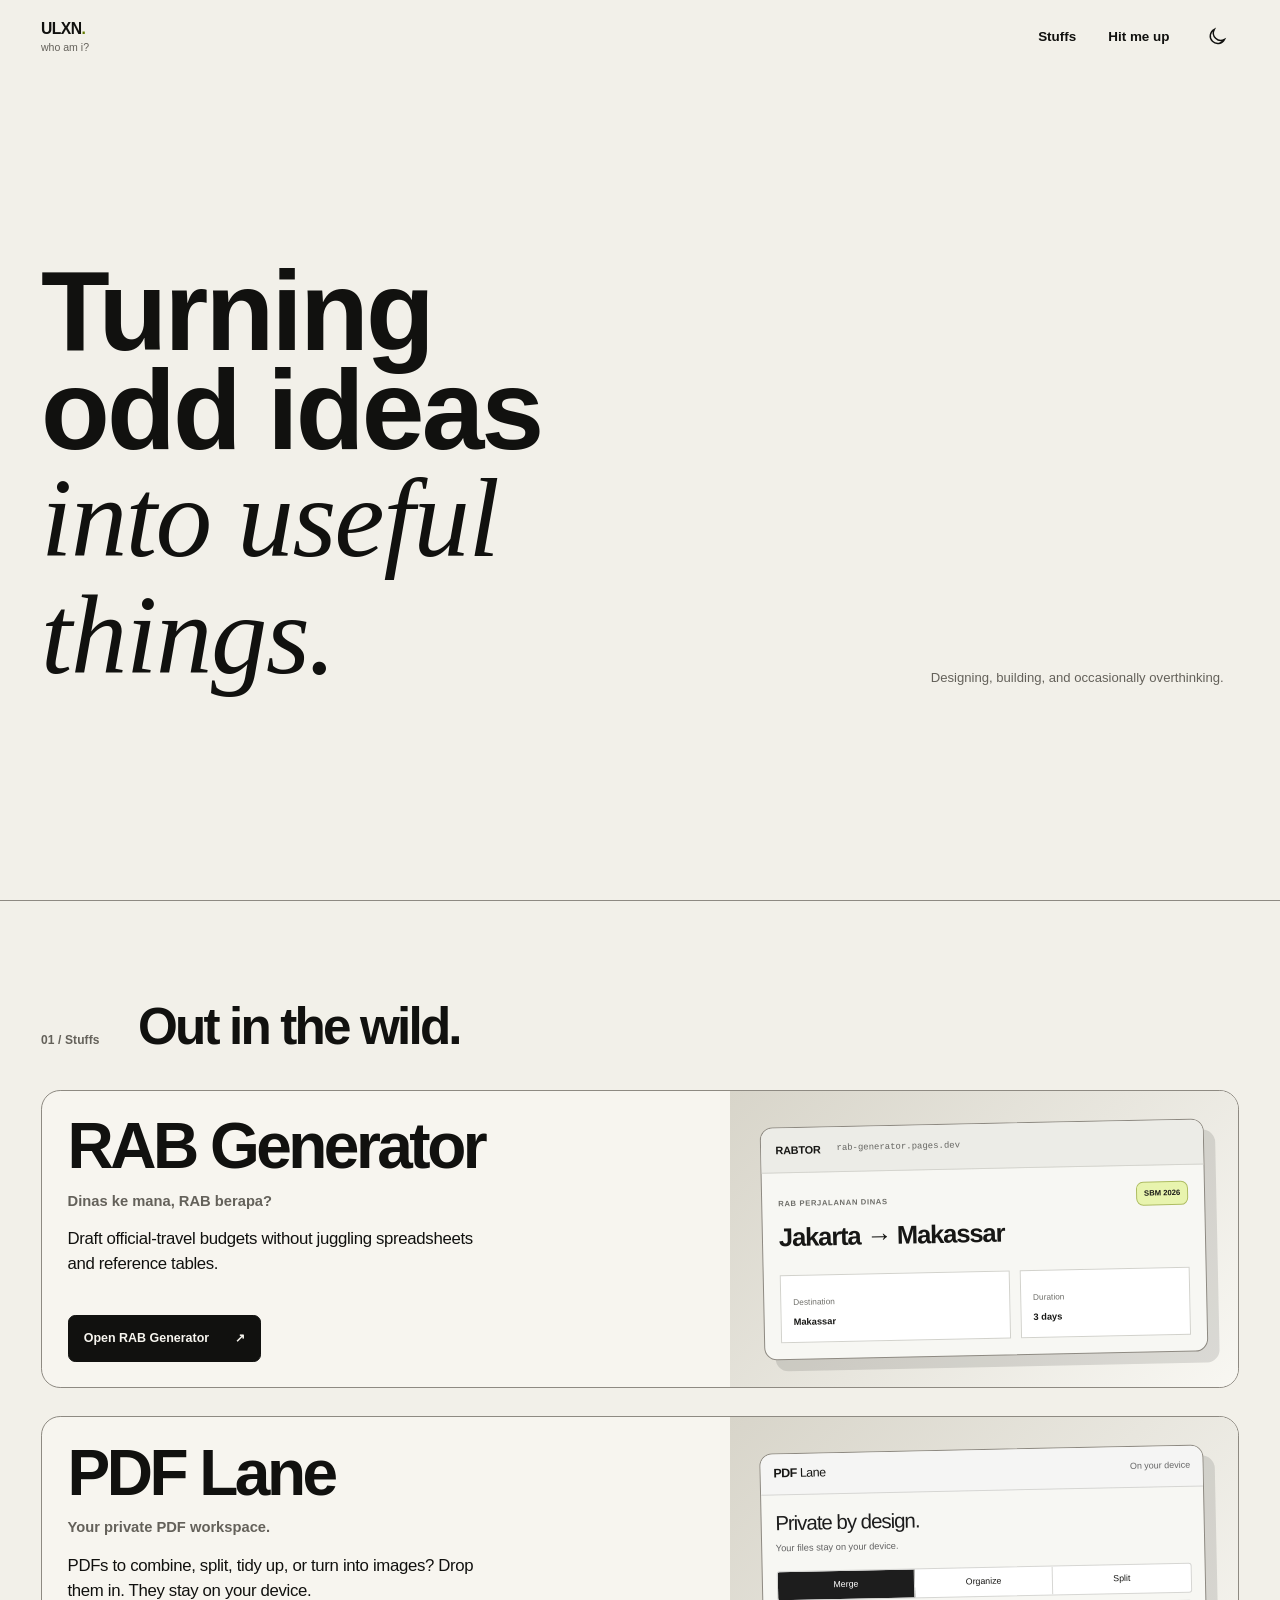
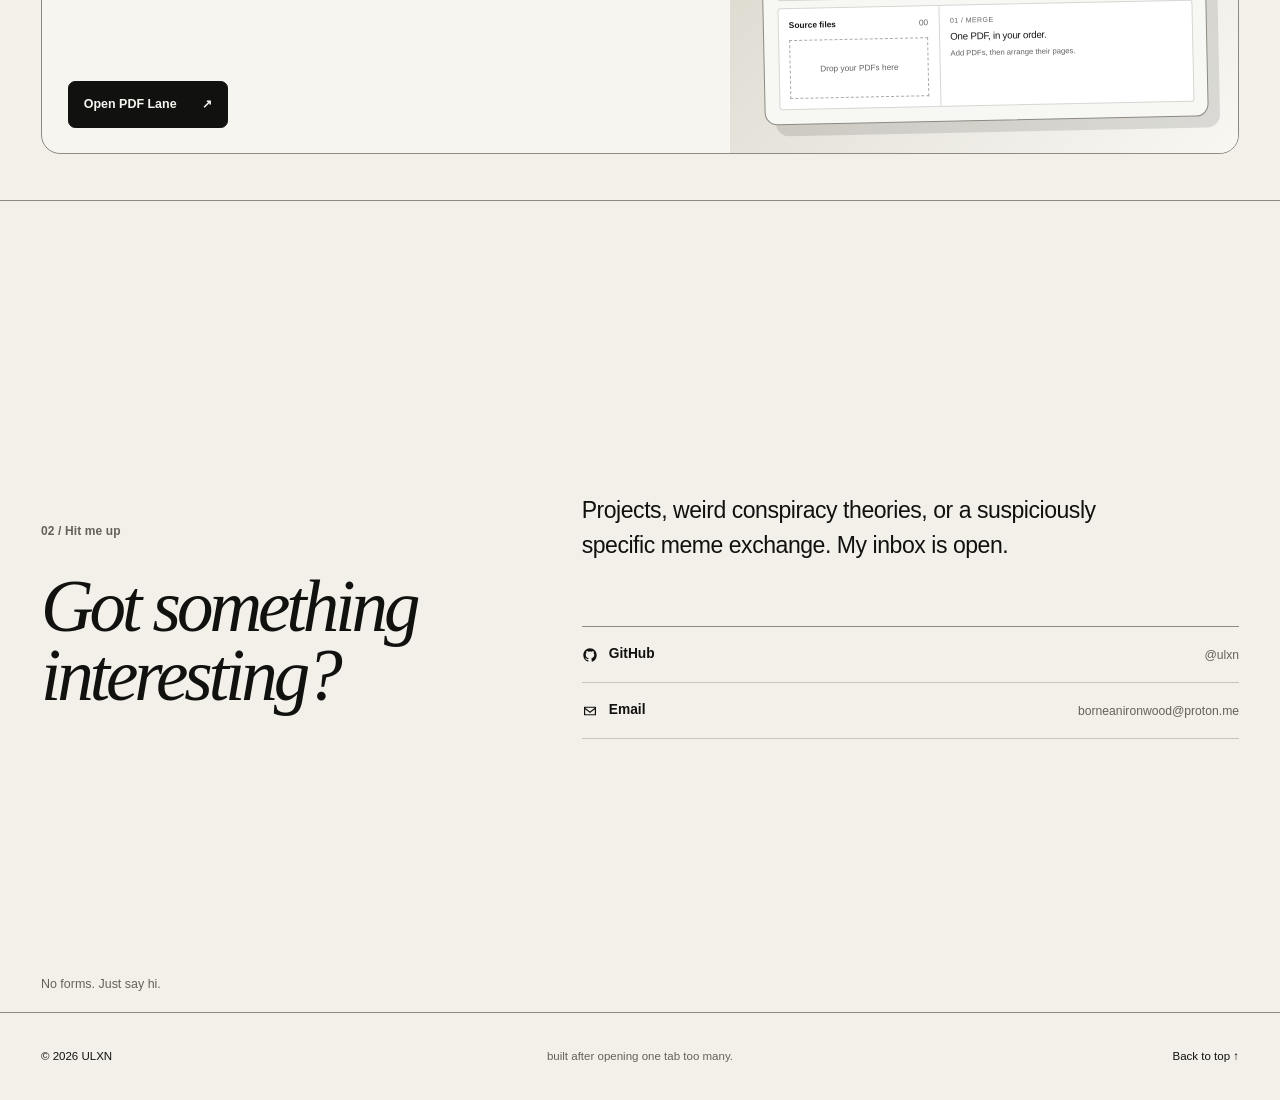
==== commit 7b1b0550: "-" ====
--- a/index.html
+++ b/index.html
@@ -117,7 +117,7 @@
           </div>
         </div>
 
-        <div class="project-preview" aria-label="Illustrated preview of RAB Generator">
+        <div class="project-preview" role="img" aria-label="Illustrated preview of RAB Generator">
           <div class="preview-frame" aria-hidden="true">
             <div class="preview-bar">
               <strong>RABTOR</strong>
@@ -158,7 +158,7 @@
           </div>
         </div>
 
-        <div class="project-preview pdflane-preview" aria-label="Illustrated preview of the PDF Lane workspace">
+        <div class="project-preview pdflane-preview" role="img" aria-label="Illustrated preview of the PDF Lane workspace">
           <div class="preview-frame pdflane-frame" aria-hidden="true">
             <div class="pdflane-mini-header">
               <strong>PDF <span>Lane</span></strong>
--- a/assets/styles.css
+++ b/assets/styles.css
@@ -498,7 +498,7 @@
 .pdflane-mini-source, .pdflane-mini-panel { display: flex; flex-direction: column; min-width: 0; padding: 0.65rem; }
 .pdflane-mini-source { border-right: 1px solid #d6d6d3; }
 .pdflane-mini-source b { display: flex; justify-content: space-between; gap: 0.2rem; font-size: 0.52rem; }
-.pdflane-mini-source b span { color: #777; font-weight: 400; }
+.pdflane-mini-source b span { color: #626262; font-weight: 400; }
 .pdflane-mini-drop { display: grid; place-items: center; min-height: 3.7rem; margin-top: 0.5rem; padding: 0.4rem; border: 1px dashed #aaa; color: #626262; font-size: 0.52rem; text-align: center; }
 .pdflane-mini-panel small { color: #626262; font-size: 0.44rem; letter-spacing: 0.06em; }
 .pdflane-mini-panel b { margin-top: 0.18rem; font-size: 0.61rem; font-weight: 500; letter-spacing: -0.025em; }
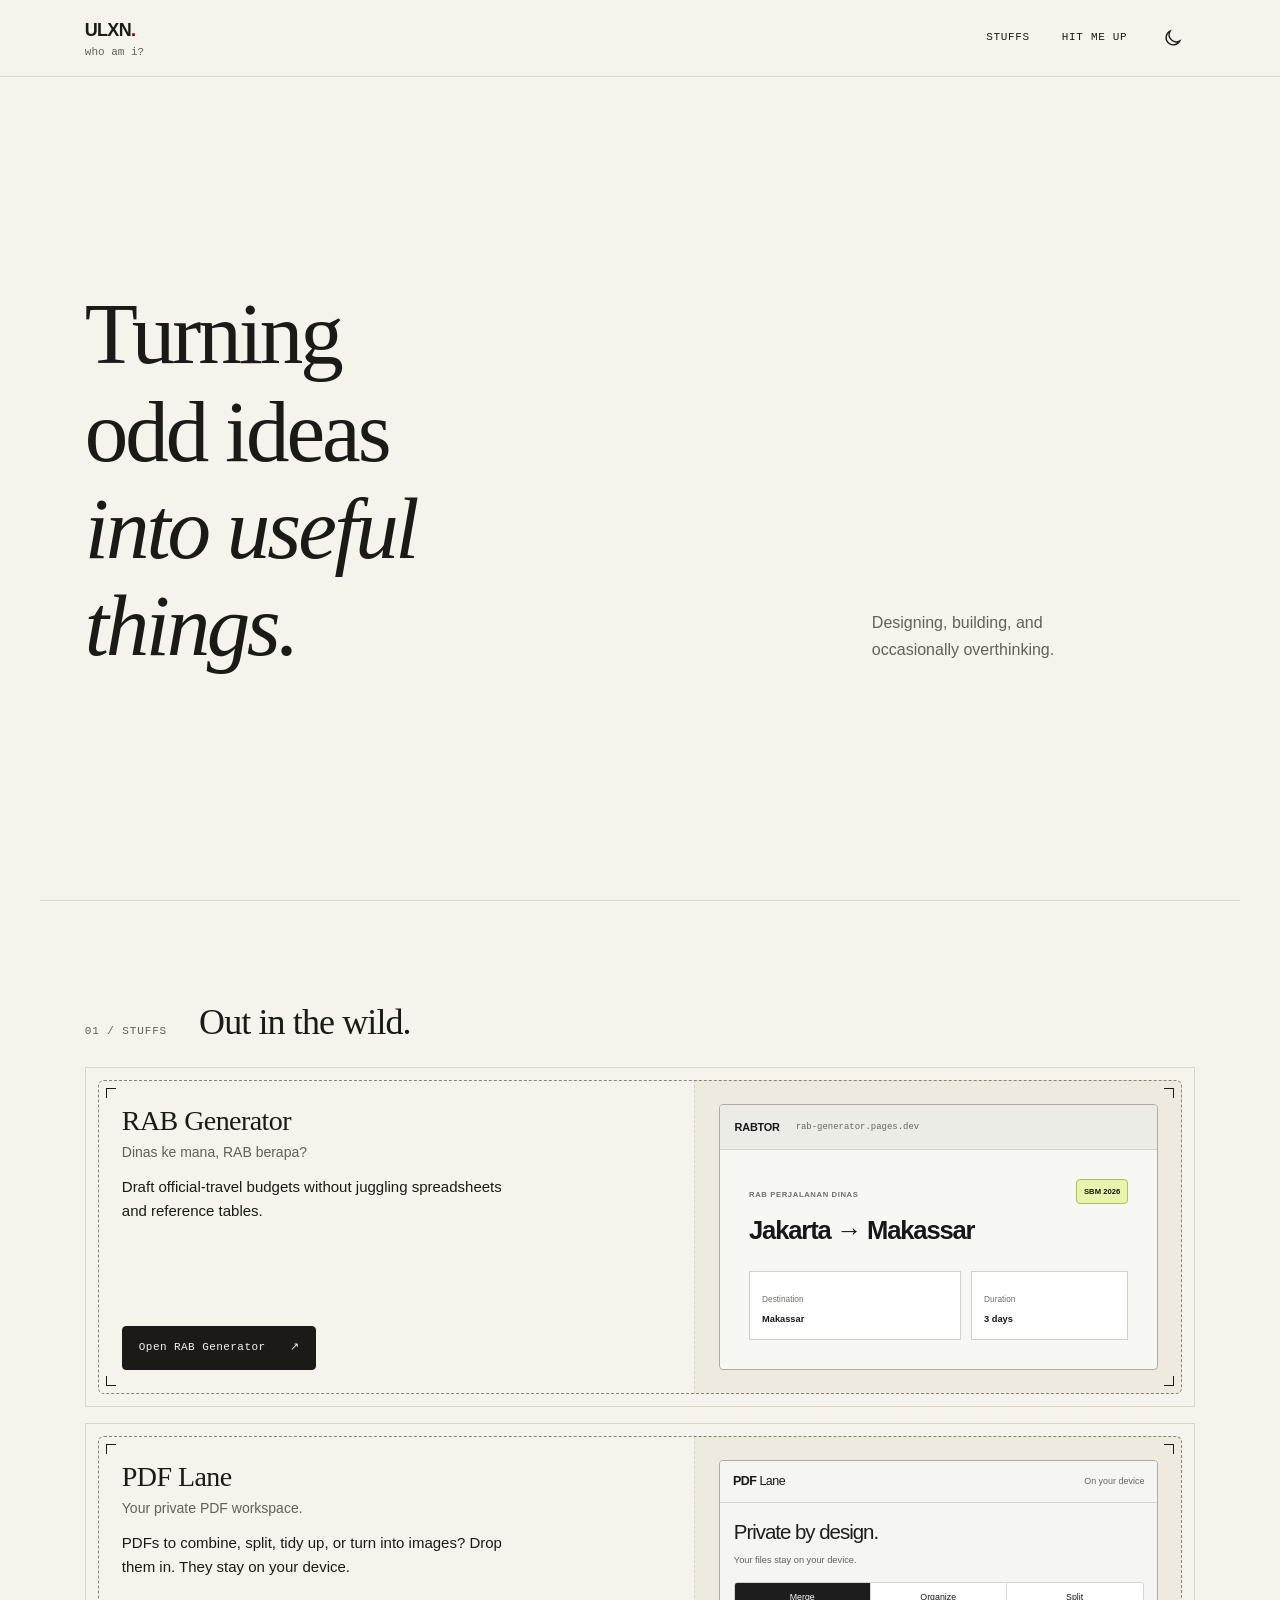
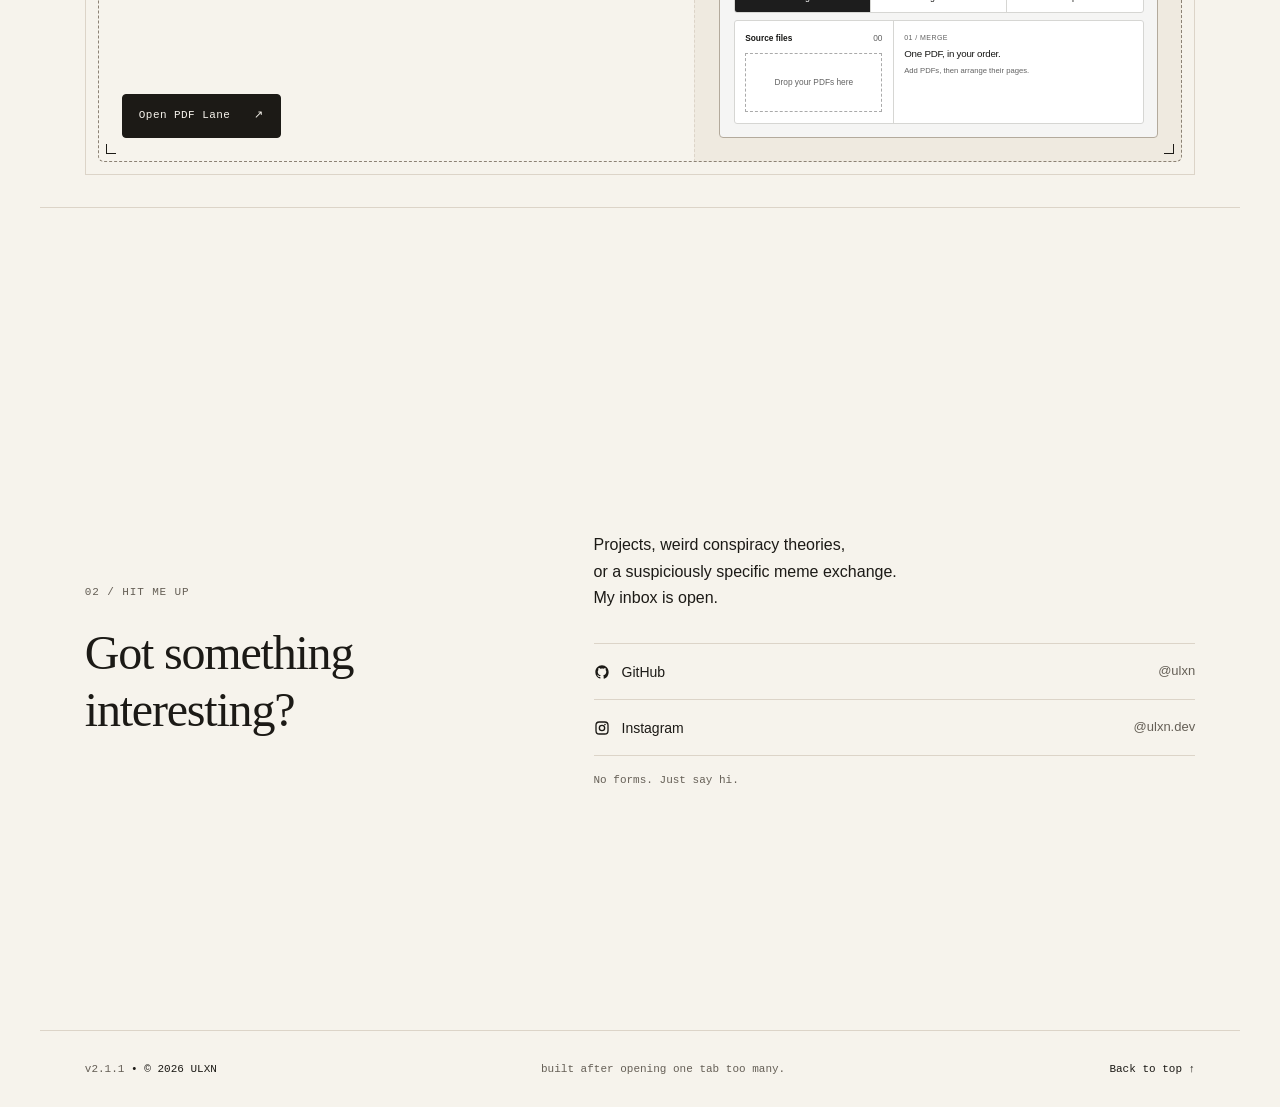
==== commit 833c8911: "-" ====
--- a/index.html
+++ b/index.html
@@ -4,7 +4,7 @@
   <meta charset="utf-8" />
   <meta name="viewport" content="width=device-width, initial-scale=1" />
   <meta name="color-scheme" content="light dark" />
-  <meta name="theme-color" content="#f2f0e9" />
+  <meta name="theme-color" content="#f6f3ec" />
   <meta name="robots" content="index, follow" />
   <meta name="author" content="ULXN" />
 
@@ -196,7 +196,7 @@
 
       <div class="contact-body">
         <p class="contact-copy">
-          Projects, weird conspiracy theories, or a suspiciously specific meme exchange. My inbox is open.
+          Projects, weird conspiracy theories,<br />or a suspiciously specific meme exchange.<br />My inbox is open.
         </p>
 
         <div class="contact-links">
@@ -208,28 +208,19 @@
             <span class="contact-detail">@ulxn</span>
           </a>
 
-          <a href="mailto:borneanironwood@proton.me">
-            <span class="contact-name">
-              <svg viewBox="0 0 24 24" aria-hidden="true"><path d="M3 5.5h18v13H3v-13Zm1.8 1.8 7.2 5.42 7.2-5.42H4.8Zm14.4 9.4V9.55L12 14.97 4.8 9.55v7.15h14.4Z"></path></svg>
-              Email
-            </span>
-            <span class="contact-detail">borneanironwood@proton.me</span>
-          </a>
-
-          <!-- Add your Instagram URL below, then remove the hidden attribute. -->
-          <a href="https://instagram.com/" target="_blank" rel="noreferrer" hidden data-instagram-link>
+          <a href="https://www.instagram.com/ulxn.dev/" target="_blank" rel="noreferrer" data-instagram-link>
             <span class="contact-name">
               <svg viewBox="0 0 24 24" aria-hidden="true"><path d="M7.8 2h8.4A5.8 5.8 0 0 1 22 7.8v8.4a5.8 5.8 0 0 1-5.8 5.8H7.8A5.8 5.8 0 0 1 2 16.2V7.8A5.8 5.8 0 0 1 7.8 2Zm0 2A3.8 3.8 0 0 0 4 7.8v8.4A3.8 3.8 0 0 0 7.8 20h8.4a3.8 3.8 0 0 0 3.8-3.8V7.8A3.8 3.8 0 0 0 16.2 4H7.8Zm8.7 1.5a1.25 1.25 0 1 1 0 2.5 1.25 1.25 0 0 1 0-2.5ZM12 7a5 5 0 1 1 0 10 5 5 0 0 1 0-10Zm0 2a3 3 0 1 0 0 6 3 3 0 0 0 0-6Z"></path></svg>
               Instagram
             </span>
-            <span class="contact-detail">@yourhandle</span>
+            <span class="contact-detail">@ulxn.dev</span>
           </a>
         </div>
-      </div>
-      <p class="contact-endnote">No forms. Just say hi.</p>
+        <p class="contact-endnote">No forms. Just say hi.</p>
+      </div>
       </section>
       <footer class="site-footer shell">
-        <p>© <span data-year>2026</span> ULXN</p>
+        <p class="footer-identity"><span class="site-version" aria-label="Site version 2.1.1">v2.1.1</span> <span aria-hidden="true">•</span> © <span data-year>2026</span> ULXN</p>
         <p class="footer-note">built after opening one tab too many.</p>
         <a href="#top">Back to top ↑</a>
       </footer>
--- a/assets/styles.css
+++ b/assets/styles.css
@@ -1,300 +1,167 @@
+/* ULXN v2.1.1 — Editorial Utility UI. No remote font requests. */
 :root {
-  --bg: #f2f0e9;
-  --surface: #e7e4da;
-  --surface-strong: #dfdbd0;
-  --ink: #11110f;
-  --muted: #64615a;
-  --line: #c9c5ba;
-  --line-strong: #8e8a82;
-  --inverse: #f7f5ef;
-  --accent: #d7ff4f;
-  --header-bg: rgba(242, 240, 233, 0.94);
-  --preview-start: #d8d5ca;
-  --preview-end: #f8f7f2;
-  --max: 1440px;
-  --gutter: clamp(1.1rem, 3.2vw, 3rem);
-  --space-1: 0.5rem;
-  --space-2: 0.75rem;
-  --space-3: 1rem;
-  --space-4: 1.5rem;
-  --space-5: 2rem;
-  --space-6: 3rem;
-  --space-7: 4.5rem;
-  --space-8: 7rem;
-  --radius-sm: 0.45rem;
-  --radius-md: 0.8rem;
-}
-
+  color-scheme: light;
+  --bg: #f6f3ec;
+  --surface: #efeae0;
+  --surface-strong: #e6dfd3;
+  --ink: #1c1a16;
+  --muted: #655f56;
+  --line: #dcd4c8;
+  --line-strong: #8c8275;
+  --accent: #800000;
+  --accent-hover: #650000;
+  --on-accent: #fff;
+  --selection-bg: #800000;
+  --selection-ink: #fff;
+  --focus: #800000;
+  --font-display: "Fraunces", Georgia, "Times New Roman", serif;
+  --font-body: "Instrument Sans", -apple-system, BlinkMacSystemFont, "Segoe UI", sans-serif;
+  --font-mono: "JetBrains Mono", ui-monospace, SFMono-Regular, Menlo, Consolas, monospace;
+  --max: 1200px;
+  --gutter: clamp(20px, 3.5vw, 48px);
+  --radius-sm: 4px;
+  --radius-md: 8px;
+}
 html[data-theme="dark"] {
-  --bg: #141412;
-  --surface: #1d1d1a;
-  --surface-strong: #292824;
-  --ink: #efede6;
-  --muted: #aaa69d;
-  --line: #3c3a35;
-  --line-strong: #6d6960;
-  --inverse: #151513;
-  --accent: #d7ff4f;
-  --header-bg: rgba(20, 20, 18, 0.96);
-  --preview-start: #292824;
-  --preview-end: #39372f;
-}
-
-* {
-  box-sizing: border-box;
-}
-
-html {
-  scroll-padding-top: 0;
-  scroll-behavior: smooth;
-  background: var(--bg);
-}
-
-body {
-  margin: 0;
-  color: var(--ink);
-  background: var(--bg);
-  font-family: Inter, ui-sans-serif, -apple-system, BlinkMacSystemFont, "Segoe UI", Helvetica, Arial, sans-serif;
-  font-size: 16px;
-  line-height: 1.5;
-  text-rendering: optimizeLegibility;
-  -webkit-font-smoothing: antialiased;
-}
-
-::selection {
-  color: #151513;
-  background: var(--accent);
-}
-
-a {
-  color: inherit;
-  text-decoration: none;
-}
-
-button,
-a {
-  -webkit-tap-highlight-color: transparent;
-}
-
-button {
-  font: inherit;
-}
-
-.shell {
-  width: min(100%, var(--max));
-  margin-inline: auto;
-  padding-inline: var(--gutter);
-}
-
-.skip-link {
-  position: fixed;
-  z-index: 100;
-  top: var(--space-3);
-  left: var(--space-3);
-  transform: translateY(-180%);
-  padding: 0.7rem 0.9rem;
-  border: 1px solid var(--ink);
-  background: var(--bg);
-  color: var(--ink);
-  font-size: 0.82rem;
-}
-
-.skip-link:focus {
-  transform: translateY(0);
-}
-
-.site-header {
-  position: fixed;
-  z-index: 30;
-  inset: 0 0 auto;
-  background: transparent;
-  border-bottom: 1px solid transparent;
-  transition: background 160ms ease, border-color 160ms ease;
-}
-
-.site-header.is-scrolled {
-  background: var(--header-bg);
-  border-color: var(--line);
-  backdrop-filter: blur(12px);
-}
-
-.header-inner {
-  min-height: 4.6rem;
-  display: flex;
-  align-items: center;
-  justify-content: space-between;
-  gap: var(--space-4);
-}
-
-.brand {
-  display: block;
-  font-size: 0.98rem;
-  font-weight: 800;
-  letter-spacing: -0.035em;
-  line-height: 1.1;
-}
-
-.brand span { color: #657c00; }
-html[data-theme="dark"] .brand span { color: var(--accent); }
-
-.brand-block { flex: 0 0 auto; }
-.brand-question {
-  display: block;
-  margin-top: 0.2rem;
-  color: var(--muted);
-  font-size: 0.66rem;
-  line-height: 1.2;
-  white-space: nowrap;
-}
-
-.header-actions,
-.nav {
-  display: flex;
-  align-items: center;
-}
-
-.header-actions {
-  gap: clamp(1rem, 2vw, 1.75rem);
-}
-
-.nav {
-  gap: clamp(1rem, 2.5vw, 2rem);
-  font-size: 0.84rem;
-  font-weight: 600;
-}
-
-.nav a {
-  display: inline-flex;
-  align-items: center;
-  min-height: 44px;
-  padding-block: 0.65rem;
-}
-
-.nav a,
-.hero-link,
-.site-footer a {
-  position: relative;
-}
-
-.nav a::after,
-.hero-link::after,
-.site-footer a::after {
-  content: "";
-  position: absolute;
-  left: 0;
-  right: 0;
-  bottom: -0.22rem;
-  height: 1px;
-  background: currentColor;
-  transform: scaleX(0);
-  transform-origin: right;
-  transition: transform 160ms ease;
-}
-
-.nav a:hover::after,
-.nav a:focus-visible::after,
-.hero-link:hover::after,
-.hero-link:focus-visible::after,
-.site-footer a:hover::after,
-.site-footer a:focus-visible::after {
-  transform: scaleX(1);
-  transform-origin: left;
-}
-
-.theme-toggle {
-  width: 2.75rem;
-  height: 2.75rem;
-  display: grid;
-  place-items: center;
-  padding: 0;
-  border: 0;
-  background: transparent;
-  color: var(--ink);
-  cursor: pointer;
-  transition: opacity 160ms ease;
-}
-
-.theme-toggle:hover,
-.theme-toggle:focus-visible {
-  opacity: 0.68;
-}
-
-.theme-icon {
-  width: 1.3rem;
-  height: 1.3rem;
-  fill: none;
-  stroke: currentColor;
-  stroke-width: 1.65;
-  stroke-linecap: round;
-  transition: transform 420ms cubic-bezier(.2, .8, .2, 1);
-}
-
-.theme-toggle:hover .theme-icon,
-.theme-toggle:focus-visible .theme-icon {
-  transform: rotate(360deg);
-}
-
-html:not([data-theme="dark"]) .sun-icon { display: none; }
-html[data-theme="dark"] .moon-icon { display: none; }
-
-.hero {
-  display: flex;
-  align-items: center;
-  min-height: 100svh;
-  padding-top: 5.5rem;
-  padding-bottom: 2rem;
-}
-
-.section-label {
-  margin: 0;
-  color: var(--muted);
-  font-size: 0.75rem;
-  font-weight: 600;
-  letter-spacing: 0.01em;
-}
-
-.hero-main {
-  display: grid;
-  width: 100%;
-  grid-template-columns: minmax(0, 1.45fr) minmax(14rem, 0.55fr);
-  gap: clamp(2rem, 6vw, 6rem);
-  align-items: end;
-}
-
-.hero h1 {
-  margin: 0;
-  font-size: clamp(4rem, 8.8vw, 8.8rem);
-  line-height: 0.88;
-  letter-spacing: -0.025em;
-  font-weight: 800;
-}
-
-.hero-line {
-  display: block;
-  white-space: nowrap;
-}
-
-.hero-line-serif {
-  font-family: Georgia, "Times New Roman", serif;
-  font-style: italic;
-  font-weight: 400;
-  letter-spacing: -0.012em;
-  line-height: 1.04;
-}
-
-.hero-secret {
-  display: block;
-  max-width: 100%;
-  padding: 0;
-  border: 0;
-  background: transparent;
-  color: inherit;
-  font: inherit;
-  letter-spacing: inherit;
-  text-align: left;
-  pointer-events: none;
-}
-
+  color-scheme: dark;
+  --bg: #1b1916;
+  --surface: #25221d;
+  --surface-strong: #302b24;
+  --ink: #f3eee4;
+  --muted: #bdb3a4;
+  --line: #484036;
+  --line-strong: #8d8070;
+  --accent: #d394a5;
+  --accent-hover: #e5afbd;
+  --on-accent: #1b1916;
+  --selection-bg: #800000;
+  --selection-ink: #fff;
+  --focus: #d394a5;
+}
+* { box-sizing: border-box; }
+html { scroll-behavior: smooth; background: var(--bg); }
+body { margin: 0; background: var(--bg); color: var(--ink); font: 400 16px/1.6 var(--font-body); -webkit-font-smoothing: antialiased; }
+::selection { color: var(--selection-ink); background: var(--selection-bg); }
+a { color: inherit; text-decoration: none; }
+button { font: inherit; }
+a, button { -webkit-tap-highlight-color: transparent; }
+:focus-visible { outline: 2px solid var(--focus); outline-offset: 4px; }
+[hidden] { display: none !important; }
+.shell { width: min(100%, var(--max)); margin-inline: auto; padding-inline: var(--gutter); }
+.sr-only { position: absolute; width: 1px; height: 1px; padding: 0; margin: -1px; overflow: hidden; clip-path: inset(50%); white-space: nowrap; }
+.skip-link { position: fixed; z-index: 100; top: 16px; left: 16px; padding: 12px 16px; transform: translateY(-180%); background: var(--bg); border: 1px solid var(--line-strong); }
+.skip-link:focus { transform: translateY(0); }
+.site-header { position: fixed; z-index: 30; inset: 0 0 auto; background: var(--bg); border-bottom: 1px solid var(--line); }
+.header-inner { min-height: 76px; display: flex; align-items: center; justify-content: space-between; gap: 16px; }
+.brand { display: inline-flex; align-items: center; min-height: 28px; font-size: 18px; font-weight: 700; letter-spacing: -.04em; }
+.brand span { color: var(--accent); }
+.brand-question { display: block; color: var(--muted); font: 11px/1.4 var(--font-mono); }
+.header-actions, .nav { display: flex; align-items: center; }
+.header-actions { gap: 24px; }
+.nav { gap: 32px; }
+.nav, .section-label, .primary-link, .contact-endnote, .site-footer { font-family: var(--font-mono); font-weight: 400; }
+.nav { font-size: 11px; letter-spacing: .06em; text-transform: uppercase; }
+.nav a { display: inline-flex; align-items: center; min-height: 44px; text-underline-offset: 6px; }
+.nav a:hover, .nav a:focus-visible, .site-footer a:hover { color: var(--accent); text-decoration: underline; }
+.theme-toggle { display: grid; place-items: center; width: 44px; height: 44px; padding: 0; border: 1px solid transparent; border-radius: var(--radius-sm); background: transparent; color: var(--ink); cursor: pointer; transition: background 180ms, border-color 180ms; }
+.theme-toggle:hover { background: var(--surface); border-color: var(--line-strong); }
+.theme-toggle:active { background: var(--surface-strong); }
+.theme-icon { width: 20px; height: 20px; fill: none; stroke: currentColor; stroke-width: 1.65; stroke-linecap: round; }
+html:not([data-theme="dark"]) .sun-icon, html[data-theme="dark"] .moon-icon { display: none; }
+h1, h2, h3 { font-family: var(--font-display); font-weight: 400; }
+.hero { display: flex; align-items: center; min-height: 100svh; padding-block: 108px 48px; }
+.hero-main { display: grid; grid-template-columns: minmax(0, 1.6fr) minmax(0, .7fr); gap: 48px; width: 100%; align-items: end; }
+.hero h1 { margin: 0; font-size: clamp(56px, 6.8vw, 88px); line-height: 1.12; letter-spacing: -.035em; }
+.hero-line { display: block; white-space: nowrap; }
+.hero-line-serif { font-style: italic; }
+.hero-secret { display: block; max-width: 100%; padding: 0; border: 0; background: transparent; color: inherit; font: inherit; letter-spacing: inherit; text-align: left; pointer-events: none; }
+.hero-aside { padding-bottom: 12px; }
+.hero-note { max-width: 26ch; margin: 0; color: var(--muted); font-size: 16px; line-height: 1.65; }
+.section { border-top: 1px solid var(--line); }
+.section-label { margin: 0; color: var(--muted); font-size: 11px; letter-spacing: .08em; text-transform: uppercase; }
+.stuffs-section { display: flex; flex-direction: column; justify-content: center; min-height: 100svh; padding-block: 100px 32px; }
+.section-header { display: flex; align-items: baseline; gap: 32px; margin-bottom: 24px; }
+.section-header h2, .contact-heading h2 { margin: 0; font-size: 36px; line-height: 1.18; letter-spacing: -.025em; }
+.project { border: 1px solid var(--line); border-radius: 0px; background: var(--surface); overflow: hidden; }
+.project + .project { margin-top: 16px; }
+.project-compact { display: grid; grid-template-columns: minmax(0, 1.1fr) minmax(0, .9fr); }
+.project-intro { display: flex; flex-direction: column; gap: 12px; min-width: 0; padding: 24px; }
+.project h3 { margin: 0; font-size: 28px; line-height: 1.2; letter-spacing: -.02em; }
+.project-subtitle { margin: 4px 0 0; color: var(--muted); font-size: 14px; line-height: 1.5; }
+.project-description { max-width: 46ch; margin: 0; font-size: 15px; line-height: 1.6; }
+.project-actions { display: flex; margin-top: auto; padding-top: 4px; }
+.primary-link { display: inline-flex; align-items: center; justify-content: space-between; gap: 24px; min-height: 44px; padding: 10px 16px; border: 1px solid var(--ink); border-radius: var(--radius-sm); background: var(--ink); color: var(--bg); font-size: 11px; line-height: 1.4; letter-spacing: .04em; transition: background 180ms, border-color 180ms; }
+.primary-link:hover { background: var(--muted); border-color: var(--muted); }
+.primary-link:active { background: var(--ink); border-color: var(--ink); }
+.project-preview { display: grid; place-items: center; min-width: 0; padding: 24px; border-left: 1px solid var(--line); background: var(--bg); }
+.preview-frame { width: 100%; max-width: 480px; border: 1px solid #b3aa9c; border-radius: 6px; overflow: hidden; background: #f7f7f3; color: #171715; }
+.pdflane-frame { background: #f5f5f4; font-family: Arial, Helvetica, sans-serif; }
+.contact-screen { display: flex; flex-direction: column; min-height: 100svh; }
+.contact { display: grid; flex: 1; grid-template-columns: minmax(0, .85fr) minmax(0, 1.15fr); grid-template-rows: 1fr; gap: 24px 64px; align-items: center; padding-block: 108px 24px; }
+.contact-heading h2 { margin-top: 24px; max-width: 13ch; font-size: clamp(36px, 4vw, 48px); }
+.contact-copy { max-width: 44ch; margin: 0 0 32px; font-size: 16px; line-height: 1.65; }
+.contact-links { border-top: 1px solid var(--line); }
+.contact-links a { display: grid; grid-template-columns: auto minmax(0, 1fr); align-items: center; gap: 16px; min-height: 56px; padding: 12px 0; border-bottom: 1px solid var(--line); transition: background 180ms, color 180ms; }
+.contact-links a:hover { background: var(--surface); color: var(--accent); }
+.contact-name { display: inline-flex; align-items: center; gap: 12px; font-size: 14px; }
+.contact-name svg { width: 16px; height: 16px; flex: 0 0 auto; fill: currentColor; }
+.contact-detail { color: var(--muted); font-size: 13px; overflow-wrap: anywhere; text-align: right; }
+.contact-endnote { margin: 16px 0 0; color: var(--muted); font-size: 11px; }
+.site-footer { display: grid; grid-template-columns: auto 1fr auto; gap: 8px 24px; align-items: center; flex: none; border-top: 1px solid var(--line); padding-block: 16px; font-size: 11px; line-height: 1.5; }
+.site-footer p { margin: 0; }
+.footer-note { text-align: center; color: var(--muted); }
+.site-footer a { display: inline-flex; align-items: center; min-height: 44px; justify-self: end; }
+
+.error-page { display: flex; flex-direction: column; min-height: 100svh; }
+.error-main { flex: 1; display: flex; flex-direction: column; justify-content: center; align-items: flex-start; padding-block: 64px; }
+.error-main h1 { margin: 24px 0 32px; font-size: clamp(48px, 8vw, 88px); line-height: 1.12; letter-spacing: -.035em; }
+.error-page .site-footer { margin-top: auto; }
+@media (max-width: 900px) {
+  .hero-main { grid-template-columns: 1fr; gap: 32px; }
+  .hero h1 { font-size: clamp(48px, 8.5vw, 76px); }
+  .hero-note { max-width: 36ch; }
+  .project-compact { grid-template-columns: 1fr; }
+  .project-preview { display: none; }
+  .contact { grid-template-columns: 1fr; grid-template-rows: auto; align-content: center; gap: 32px; }
+  .contact-heading h2 { max-width: 20ch; }
+  .contact-body { max-width: 640px; }
+}
+@media (max-width: 620px) {
+  :root { --gutter: 20px; }
+  .header-inner { min-height: 72px; gap: 8px; }
+  .header-actions { gap: 8px; }
+  .nav { gap: 16px; }
+  .hero { padding-block: 96px 40px; }
+  .hero h1 { font-size: clamp(36px, 10vw, 60px); }
+  .hero-note { font-size: 15px; }
+  .section-header { align-items: flex-start; flex-direction: column; gap: 8px; margin-bottom: 20px; }
+  .section-header h2 { font-size: 28px; }
+  .stuffs-section { padding-block: 96px 24px; }
+  .project-intro { padding: 16px; gap: 8px; }
+  .project h3 { font-size: 25px; }
+  .project-actions, .primary-link { width: 100%; }
+  .contact { padding-block: 96px 20px; gap: 24px; }
+  .contact-heading h2 { margin-top: 12px; font-size: 32px; max-width: 15ch; }
+  .contact-copy { margin-bottom: 20px; font-size: 15px; }
+  .contact-links a { grid-template-columns: 1fr; gap: 4px; padding-block: 10px; }
+  .contact-detail { padding-left: 28px; text-align: left; }
+  .site-footer { grid-template-columns: 1fr auto; gap: 4px 12px; padding-block: 12px 20px; }
+  .footer-note { grid-column: 1 / -1; grid-row: 2; text-align: left; }
+  
+}
+@media (max-width: 360px) {
+  :root { --gutter: 16px; }
+  .nav { gap: 12px; font-size: 10px; }
+  .header-actions { gap: 4px; }
+}
+@media (max-height: 700px) {
+  .hero, .contact { padding-top: 88px; }
+  .stuffs-section { padding-block: 88px 24px; }
+  .contact { gap: 16px 48px; padding-bottom: 16px; }
+  .contact-copy { margin-bottom: 16px; }
+}
+
+/* Existing character effect: timing and word-only triggers preserved. */
 .word-switch { display: inline-block; white-space: nowrap; pointer-events: auto; cursor: pointer; }
 .word-clip {
   display: inline-block;
@@ -332,128 +199,8 @@
 }
 .headline--hovered .flip-char-back { opacity: 1; filter: blur(0); transform: translateY(0); }
 
-.sr-only {
-  position: absolute;
-  width: 1px;
-  height: 1px;
-  padding: 0;
-  margin: -1px;
-  overflow: hidden;
-  clip-path: inset(50%);
-  white-space: nowrap;
-}
-
-.hero-aside {
-  align-self: end;
-  padding-bottom: 0.4rem;
-}
-
-.hero-note {
-  max-width: 22rem;
-  margin: 0;
-  color: var(--muted);
-  font-size: 0.82rem;
-  line-height: 1.55;
-}
-
-.hero-link {
-  display: inline-flex;
-  align-items: center;
-  min-height: 44px;
-  width: max-content;
-  margin-top: clamp(2.5rem, 5vw, 4.5rem);
-  font-size: 0.84rem;
-  font-weight: 600;
-}
-
-.section {
-  padding-top: clamp(6rem, 10vw, 9rem);
-  padding-bottom: clamp(6rem, 10vw, 9rem);
-  border-top: 1px solid var(--line-strong);
-}
-
-.section-header {
-  display: grid;
-  grid-template-columns: minmax(9rem, 0.35fr) minmax(0, 1.65fr);
-  gap: clamp(2rem, 6vw, 6rem);
-  align-items: start;
-  margin-bottom: clamp(3.5rem, 7vw, 6rem);
-}
-
-.section-header h2,
-.contact-heading h2 {
-  margin: 0;
-  max-width: 12ch;
-  font-size: clamp(2.8rem, 5.7vw, 5.25rem);
-  line-height: 0.95;
-  letter-spacing: -0.055em;
-  font-weight: 800;
-}
-
-.stuffs-section {
-  display: flex;
-  flex-direction: column;
-  justify-content: center;
-  min-height: 100svh;
-  padding-top: 5.5rem;
-  padding-bottom: 2rem;
-}
-.stuffs-section .section-header {
-  display: flex;
-  align-items: baseline;
-  gap: clamp(1.25rem, 3vw, 2.7rem);
-  margin-bottom: clamp(1.6rem, 3vw, 2.6rem);
-}
-.stuffs-section .section-header h2 {
-  font-size: clamp(2.3rem, 4vw, 3.8rem);
-}
-
-.project {
-  border: 1px solid var(--line-strong);
-  border-radius: 1.2rem;
-  overflow: hidden;
-  background: var(--inverse);
-}
-
-.project + .project { margin-top: clamp(1rem, 2.5vw, 1.75rem); }
-
-html[data-theme="dark"] .project { background: var(--surface); }
-
-.project-compact {
-  display: grid;
-  grid-template-columns: minmax(0, 1.15fr) minmax(0, 0.85fr);
-  align-items: stretch;
-}
-.project-compact .project-intro {
-  display: flex;
-  flex-direction: column;
-  gap: 0.9rem;
-  min-width: 0;
-  padding: clamp(1.25rem, 2vw, 2rem);
-}
-.project-compact .project-description {
-  max-width: 27rem;
-  align-self: auto;
-  font-size: 1.05rem;
-}
-.project-compact .project-actions { margin-top: auto; padding-top: 0.5rem; }
-.project-compact .project-preview {
-  min-height: 13rem;
-  border-radius: 0;
-  padding: clamp(1.25rem, 2.5vw, 2.25rem);
-}
-.project-compact .preview-frame { width: min(100%, 30rem); }
-.project-compact .preview-content { padding: 1rem; }
-.project-compact .preview-fields { margin-top: 1.2rem; }
-
-.pdflane-preview {
-  background: linear-gradient(135deg, #dededb, #bcbcb7);
-}
-.pdflane-frame {
-  background: #f5f5f4;
-  font-family: Arial, Helvetica, sans-serif;
-  transform: rotate(-1.2deg);
-}
+
+/* Illustrations of the projects retain their own product UI. */
 .pdflane-mini-header {
   display: flex;
   justify-content: space-between;
@@ -503,95 +250,6 @@
 .pdflane-mini-panel small { color: #626262; font-size: 0.44rem; letter-spacing: 0.06em; }
 .pdflane-mini-panel b { margin-top: 0.18rem; font-size: 0.61rem; font-weight: 500; letter-spacing: -0.025em; }
 .pdflane-mini-panel span { margin-top: 0.22rem; color: #626262; font-size: 0.48rem; }
-
-.project-intro {
-  display: grid;
-  grid-template-columns: minmax(15rem, 0.8fr) minmax(18rem, 1.2fr);
-  gap: clamp(2rem, 7vw, 7rem);
-  padding-block: clamp(2rem, 4vw, 3.5rem);
-  padding-inline: clamp(1.25rem, 3.3vw, 3.5rem);
-}
-
-.project h3 {
-  margin: 0;
-  font-size: clamp(2.8rem, 5vw, 4.8rem);
-  line-height: 0.96;
-  letter-spacing: -0.055em;
-  font-weight: 850;
-}
-
-.project-subtitle {
-  margin: 0.75rem 0 0;
-  color: var(--muted);
-  font-size: 0.92rem;
-  font-weight: 600;
-}
-
-.project-description {
-  max-width: 38rem;
-  margin: 0;
-  align-self: end;
-  font-size: clamp(1.05rem, 1.55vw, 1.28rem);
-  line-height: 1.5;
-  letter-spacing: -0.02em;
-}
-
-.project-actions {
-  display: flex;
-  flex-wrap: wrap;
-  align-items: center;
-  gap: var(--space-4);
-  margin-top: var(--space-6);
-}
-
-.primary-link {
-  display: inline-flex;
-  align-items: center;
-  justify-content: space-between;
-  gap: 1.6rem;
-  min-height: 2.9rem;
-  padding: 0.75rem 0.95rem;
-  border: 1px solid var(--ink);
-  border-radius: var(--radius-sm);
-  background: var(--ink);
-  color: var(--inverse);
-  font-size: 0.78rem;
-  font-weight: 700;
-  transition: background 160ms ease, color 160ms ease, transform 160ms ease;
-}
-
-.primary-link:hover,
-.primary-link:focus-visible {
-  transform: translateY(-2px);
-  background: var(--accent);
-  color: #151513;
-}
-
-.project-preview {
-  align-self: stretch;
-  display: grid;
-  place-items: center;
-  min-height: 28rem;
-  padding: clamp(1.2rem, 4vw, 3rem);
-  border-radius: 0.8rem;
-  background: linear-gradient(135deg, var(--preview-start), var(--preview-end));
-  gap: 1.25rem;
-}
-
-.preview-frame {
-  width: min(100%, 43rem);
-  border: 1px solid var(--line-strong);
-  border-radius: var(--radius-md);
-  overflow: hidden;
-  background: #f7f7f3;
-  color: #171715;
-  box-shadow: 0.7rem 0.7rem 0 rgba(20, 20, 18, 0.12);
-  transform: rotate(-1.2deg);
-  transition: transform 240ms ease;
-}
-
-.project:hover .preview-frame { transform: rotate(0deg); }
-
 .preview-bar {
   min-height: 2.8rem;
   display: grid;
@@ -680,337 +338,42 @@
   font-size: 0.58rem;
 }
 
-.contact-screen {
-  display: flex;
-  flex-direction: column;
-  min-height: 100svh;
-}
-
-.contact {
-  display: grid;
-  flex: 1;
-  width: 100%;
-  grid-template-columns: minmax(15rem, 0.8fr) minmax(18rem, 1.2fr);
-  grid-template-rows: minmax(0, 1fr) auto;
-  column-gap: clamp(3rem, 8vw, 8rem);
-  row-gap: 2rem;
-  align-items: center;
-  min-height: 0;
-  padding-top: clamp(5.5rem, 9vh, 7rem);
-  padding-bottom: clamp(1rem, 2vh, 2rem);
-}
-
-.contact-endnote {
-  grid-column: 1 / -1;
-  align-self: end;
-  margin: 0;
-  color: var(--muted);
-  font-size: 0.78rem;
-}
-
-.contact-heading h2 {
-  margin-top: var(--space-5);
-  font-family: Georgia, "Times New Roman", serif;
-  font-style: italic;
-  font-weight: 400;
-}
-
-.contact-body {
-  align-self: center;
-}
-
-.contact-copy {
-  max-width: 34rem;
-  margin: 0 0 clamp(2.5rem, 5vw, 4rem);
-  font-size: clamp(1.08rem, 1.8vw, 1.45rem);
-  line-height: 1.5;
-  letter-spacing: -0.02em;
-}
-
-.contact-links {
-  border-top: 1px solid var(--line-strong);
-}
-
-.contact-links a {
-  display: grid;
-  grid-template-columns: 1fr auto;
-  align-items: center;
-  gap: var(--space-4);
-  min-height: 3.5rem;
-  padding: 0.9rem 0;
-  border-bottom: 1px solid var(--line);
-  transition: padding 160ms ease, background 160ms ease;
-}
-
-.contact-links a:hover,
-.contact-links a:focus-visible {
-  padding-inline: 0.65rem;
-  background: var(--surface);
-}
-
-.contact-name {
-  display: inline-flex;
-  align-items: center;
-  gap: 0.7rem;
-  font-size: 0.86rem;
-  font-weight: 600;
-}
-
-.contact-name svg {
-  width: 1rem;
-  height: 1rem;
-  flex: 0 0 auto;
-  fill: currentColor;
-}
-
-.contact-detail {
-  color: var(--muted);
-  font-size: 0.76rem;
-  overflow-wrap: anywhere;
-}
-
-.site-footer {
-  min-height: 5.5rem;
-  width: 100%;
-  flex: none;
-  display: grid;
-  grid-template-columns: 1fr 1fr 1fr;
-  gap: var(--space-4);
-  align-items: center;
-  border-top: 1px solid var(--line-strong);
-  font-size: 0.72rem;
-}
-
-.site-footer p {
-  margin: 0;
-}
-
-.footer-note {
-  color: var(--muted);
-  text-align: center;
-}
-
-.site-footer a {
-  display: inline-flex;
-  align-items: center;
-  min-height: 44px;
-  justify-self: end;
-  width: max-content;
-  font-weight: 400;
-}
-
-:focus-visible {
-  outline: 2px solid var(--ink);
-  outline-offset: 4px;
-}
-
-[hidden] {
-  display: none !important;
-}
-
-@media (max-width: 900px) {
-  .hero-main,
-  .section-header,
-  .project-intro,
-  .project-compact,
-  .contact {
-    grid-template-columns: 1fr;
-  }
-
-  .hero {
-    padding-top: 5.5rem;
-    padding-bottom: 2rem;
-  }
-
-  .hero-main {
-    gap: 2.5rem;
-  }
-
-  .hero-aside {
-    max-width: 34rem;
-  }
-
-  .section-header {
-    gap: var(--space-5);
-  }
-
-  .stuffs-section .section-header { gap: 1.4rem; }
-
-  .project-intro {
-    gap: var(--space-6);
-  }
-
-  .project-description {
-    max-width: 44rem;
-  }
-
-  .project-preview {
-    order: 1;
-    min-height: auto;
-  }
-
-  .project-compact .project-intro { order: 1; }
-  .project-compact .project-preview { display: none; }
-  .project-compact .project-actions { margin-top: 0; }
-
-  .contact {
-    grid-template-rows: auto;
-    align-content: center;
-    gap: clamp(2rem, 5vh, 3rem);
-  }
-
-  .contact-heading h2 {
-    max-width: 10ch;
-  }
-}
-
+
+/* Classic framed panels: fine outer rule, dashed inset and corner marks. */
+.project { position: relative; background: var(--bg); padding: 12px; gap: 0; }
+.project::before { content: ""; position: absolute; inset: 12px; border: 1px dashed var(--line-strong); border-radius: 6px; pointer-events: none; }
+.project::after { content: ""; position: absolute; inset: 20px; pointer-events: none;
+  background: linear-gradient(var(--ink),var(--ink)) left top/10px 1px,
+    linear-gradient(var(--ink),var(--ink)) left top/1px 10px,
+    linear-gradient(var(--ink),var(--ink)) right top/10px 1px,
+    linear-gradient(var(--ink),var(--ink)) right top/1px 10px,
+    linear-gradient(var(--ink),var(--ink)) left bottom/10px 1px,
+    linear-gradient(var(--ink),var(--ink)) left bottom/1px 10px,
+    linear-gradient(var(--ink),var(--ink)) right bottom/10px 1px,
+    linear-gradient(var(--ink),var(--ink)) right bottom/1px 10px;
+  background-repeat: no-repeat;
+}
+.project-intro { padding: 24px; }
+.project-preview { border-left-style: dashed; background: var(--surface); border-radius: 0 6px 6px 0; }
+.preview-frame { border-radius: 4px; }
+
+
+
+.theme-toggle:hover { background: transparent; border-color: transparent; }
+.theme-icon { transition: transform 420ms cubic-bezier(.2,.8,.2,1); }
+.theme-toggle:hover .theme-icon, .theme-toggle:focus-visible .theme-icon { transform: rotate(360deg); }
+.footer-identity { white-space: nowrap; }
+.site-version { color: var(--muted); }
 @media (max-width: 620px) {
-  :root {
-    --gutter: clamp(1.375rem, 5vw, 1.75rem);
-  }
-
-  .header-inner {
-    min-height: 4.7rem;
-  }
-
-  .nav {
-    gap: 0.9rem;
-    font-size: 0.78rem;
-  }
-
-  .header-actions {
-    gap: 0.65rem;
-  }
-
-  .theme-toggle {
-    width: 2.75rem;
-    height: 2.75rem;
-  }
-
-  .hero {
-    padding-top: 5.5rem;
-  }
-
-  .hero h1 {
-    font-size: clamp(2.75rem, 12.7vw, 4.9rem);
-    line-height: 0.89;
-  }
-
-  .hero-main {
-    gap: 1.25rem;
-  }
-
-  .section {
-    padding-top: 5.5rem;
-    padding-bottom: 5.5rem;
-  }
-
-  .stuffs-section { padding-block: 5.5rem 1.5rem; }
-  .stuffs-section .section-header {
-    align-items: flex-start;
-    flex-direction: column;
-    gap: 0.6rem;
-  }
-  .project-compact .project-intro { padding: 1rem 1.2rem; gap: 0.55rem; }
-  .project-compact .preview-fields { grid-template-columns: 1fr 1fr; }
-  .pdflane-preview-content { padding: 0.85rem; }
-
-  .section-header h2,
-  .contact-heading h2 {
-    font-size: clamp(2.8rem, 13vw, 4.2rem);
-  }
-
-  .project h3 {
-    font-size: clamp(2rem, 8vw, 2.8rem);
-  }
-  .project-subtitle { margin-top: 0.2rem; font-size: 0.8rem; }
-  .project-compact .project-description { font-size: 0.9rem; line-height: 1.4; }
-  .project + .project { margin-top: 0.75rem; }
-  .primary-link { min-height: 2.5rem; padding: 0.55rem 0.75rem; }
-  .stuffs-section .section-header { margin-bottom: 1.2rem; }
-
-  .project-intro {
-    padding-block: 2rem 2.5rem;
-  }
-
-  .project-preview {
-    padding: 1rem;
-    min-height: auto;
-  }
-
-  .preview-content {
-    padding: 0.9rem;
-  }
-
-  .preview-fields {
-    grid-template-columns: 1fr;
-  }
-
-  .project-actions {
-    align-items: flex-start;
-    flex-direction: column;
-  }
-
-  .primary-link {
-    width: 100%;
-  }
-
-  .contact-links a {
-    grid-template-columns: 1fr;
-    gap: 0.2rem;
-  }
-
-  .contact {
-    padding-top: 5.5rem;
-    padding-bottom: 1rem;
-    gap: clamp(1.25rem, 3vh, 2rem);
-  }
-  .contact-heading h2 { margin-top: 0.75rem; }
-  .contact-copy { margin-bottom: 1.25rem; }
-  .contact-links a { min-height: 3.25rem; padding-block: 0.5rem; }
-
-  .contact-detail {
-    padding-left: 1.7rem;
-  }
-
-  .site-footer {
-    grid-template-columns: 1fr auto;
-    row-gap: 0;
-    padding-bottom: 1.4rem;
-  }
-
-  .footer-note {
-    grid-column: 1 / -1;
-    grid-row: 2;
-    padding-bottom: 0.35rem;
-    text-align: left;
-  }
-}
-
-@media (max-height: 700px) {
-  .stuffs-section { padding-top: 5rem; padding-bottom: 1rem; }
-  .stuffs-section .section-header { margin-bottom: 0.8rem; }
-  .project-compact .project-intro { gap: 0.45rem; padding-block: 0.85rem; }
-  .project + .project { margin-top: 0.6rem; }
-  .contact { padding-top: 5rem; padding-bottom: 0.65rem; row-gap: 0.85rem; }
-  .contact-copy { margin-bottom: 0.75rem; }
-  .contact-heading h2 { margin-top: 0.6rem; }
-  .site-footer { min-height: 4.5rem; }
+  .project { padding: 8px; }
+  .project::before { inset: 8px; }
+  .project::after { inset: 15px; width: auto; }
+  .project-intro { padding: 20px 16px; }
+  .site-footer { column-gap: 8px; font-size: 10px; }
 }
 
 @media (prefers-reduced-motion: reduce) {
-  html {
-    scroll-behavior: auto;
-  }
-
-  *,
-  *::before,
-  *::after {
-    transition-duration: 0.001ms !important;
-    animation-duration: 0.001ms !important;
-    animation-iteration-count: 1 !important;
-  }
-
-  .hero-secret:is(:hover, :focus-visible) .word-live,
-  .word-switch.is-glitching .word-live { animation: none; }
-}
+  html { scroll-behavior: auto; }
+  *, *::before, *::after { transition-duration: .001ms !important; transition-delay: 0ms !important; animation-duration: .001ms !important; animation-iteration-count: 1 !important; }
+  .flip-char-front, .flip-char-back { filter: none !important; transform: none !important; }
+}
